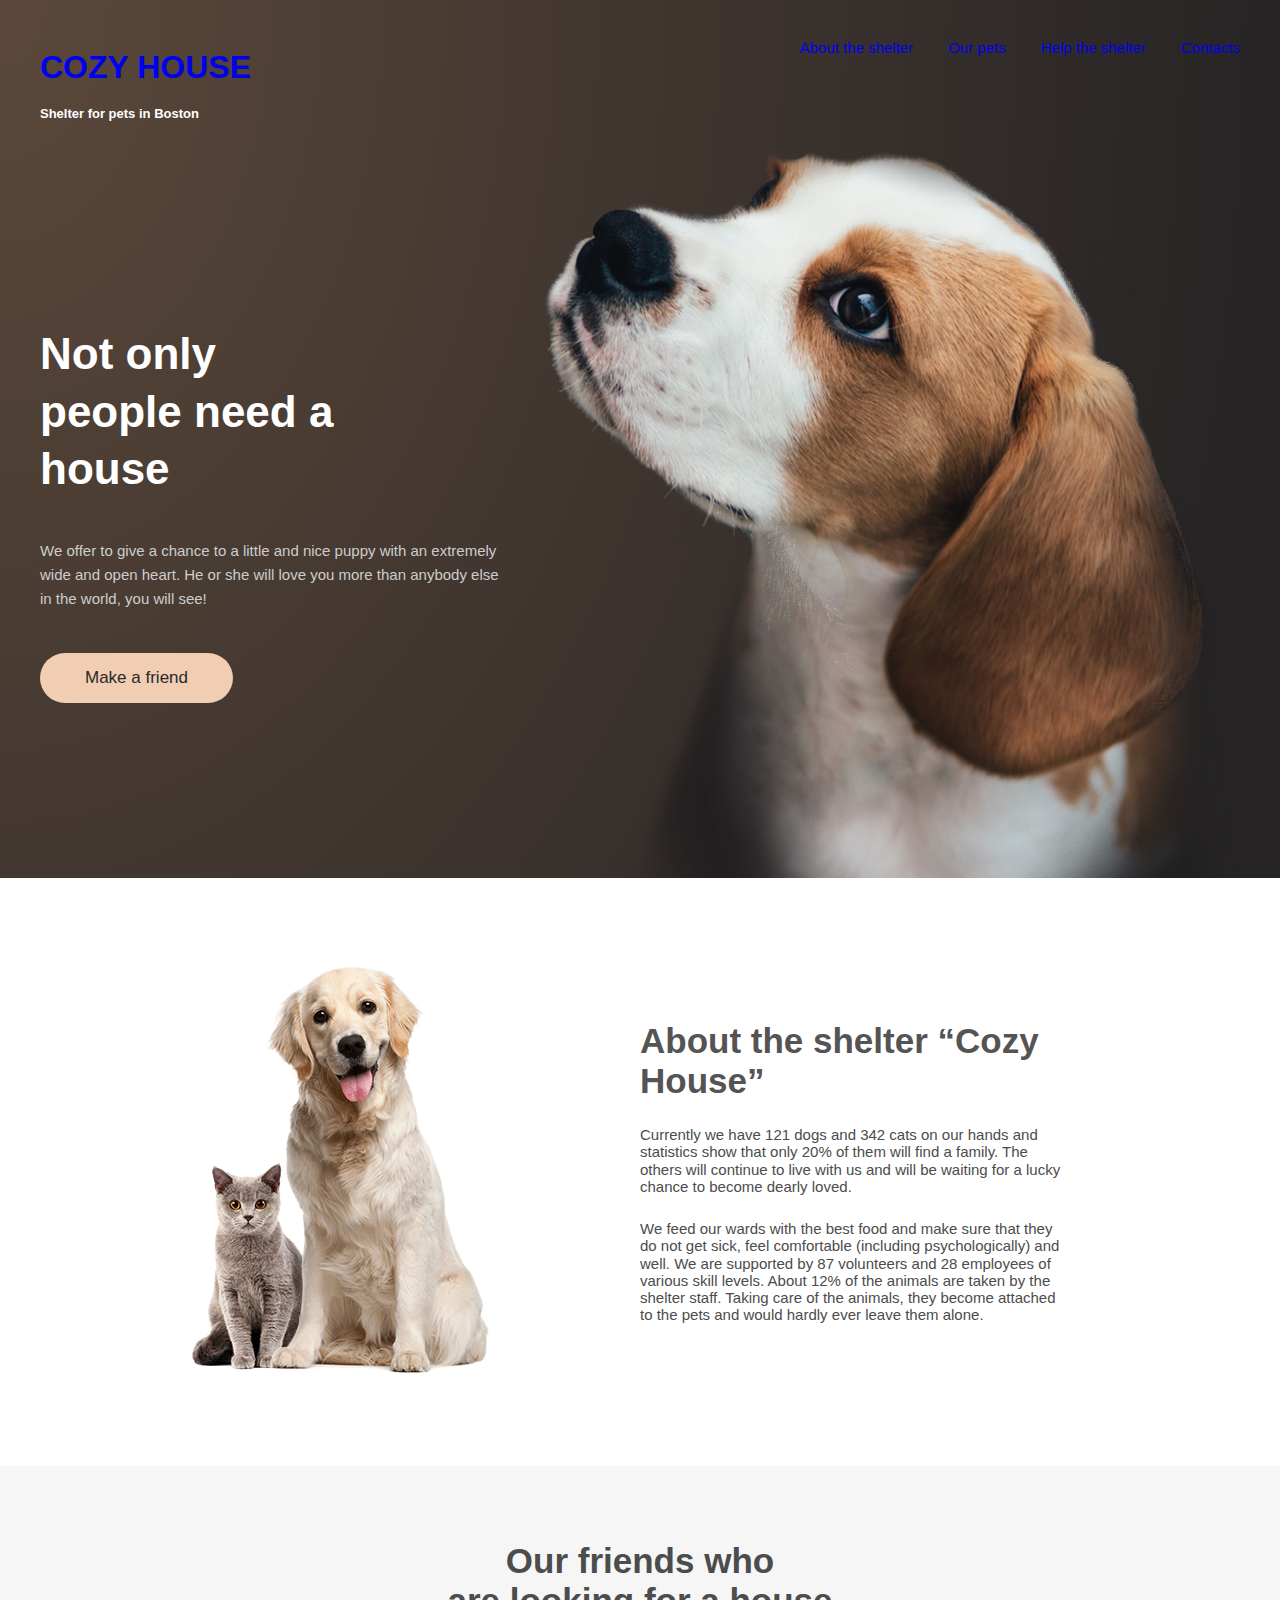
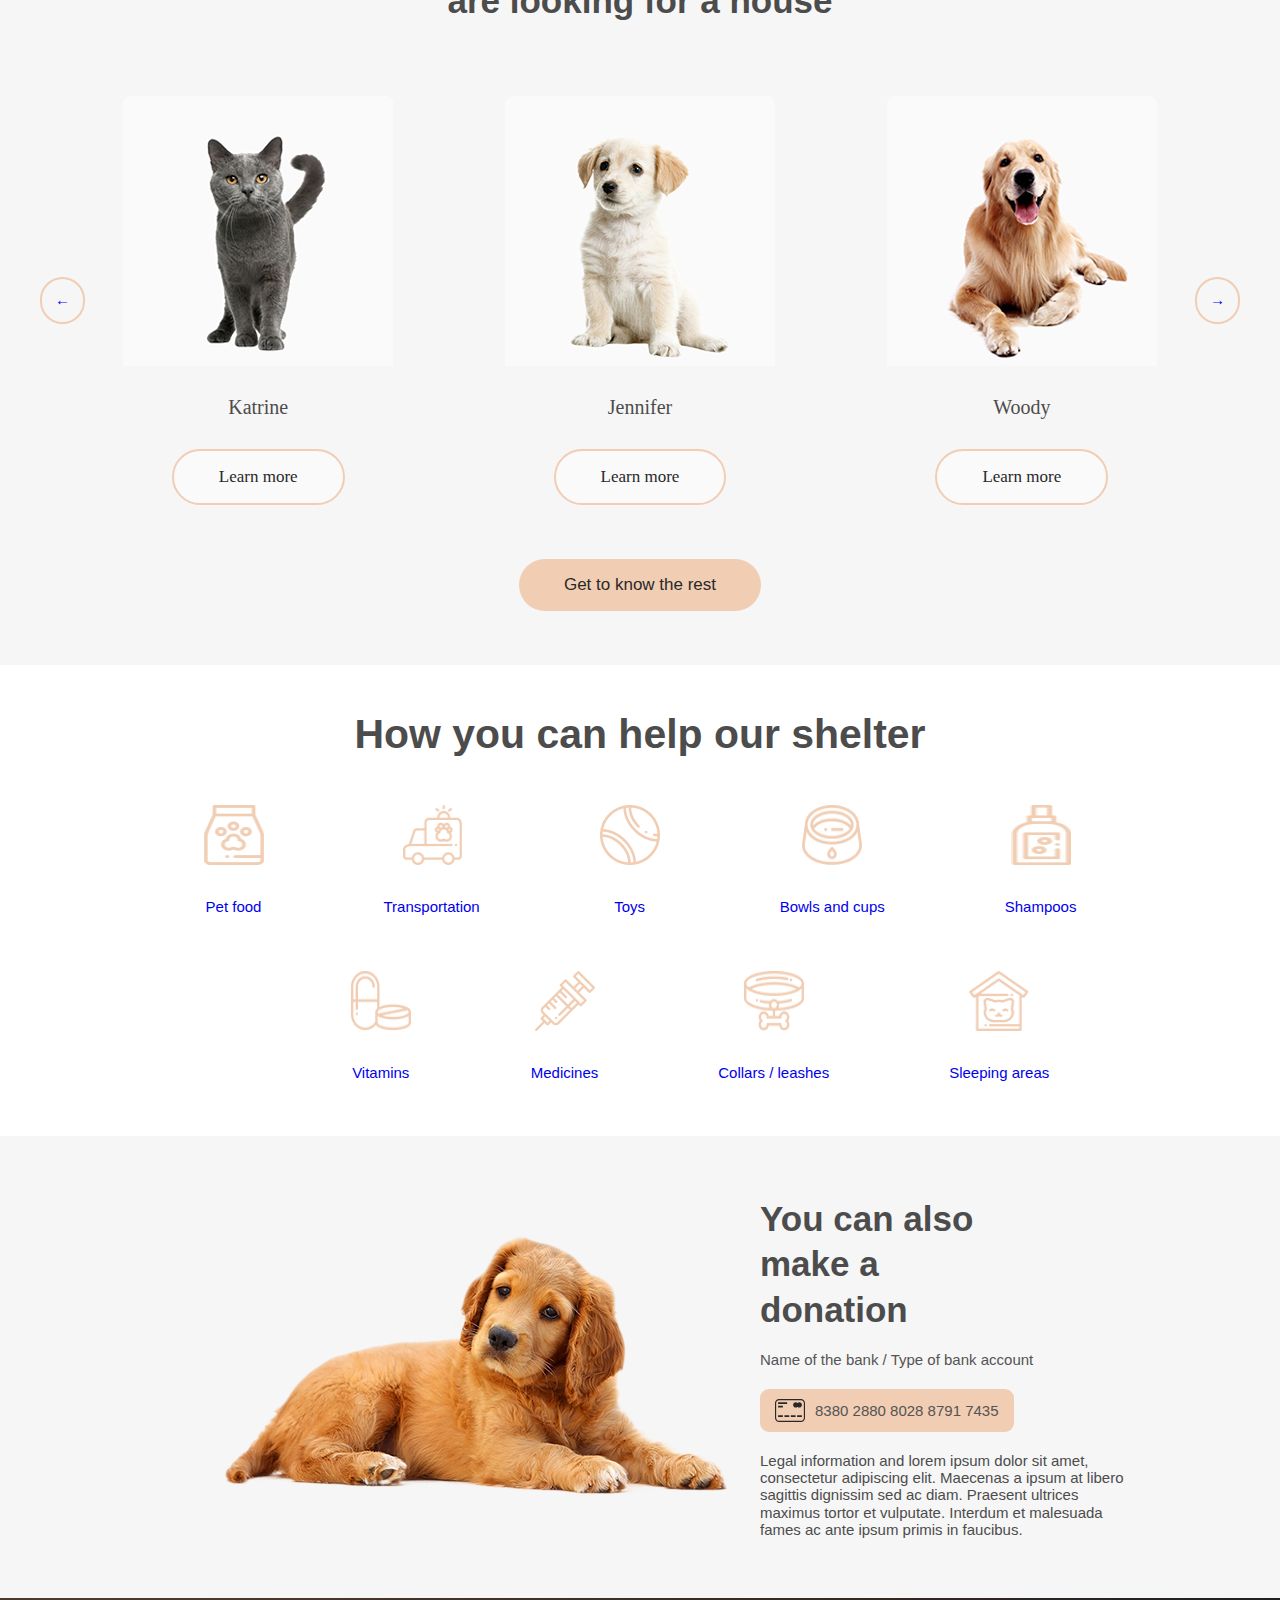
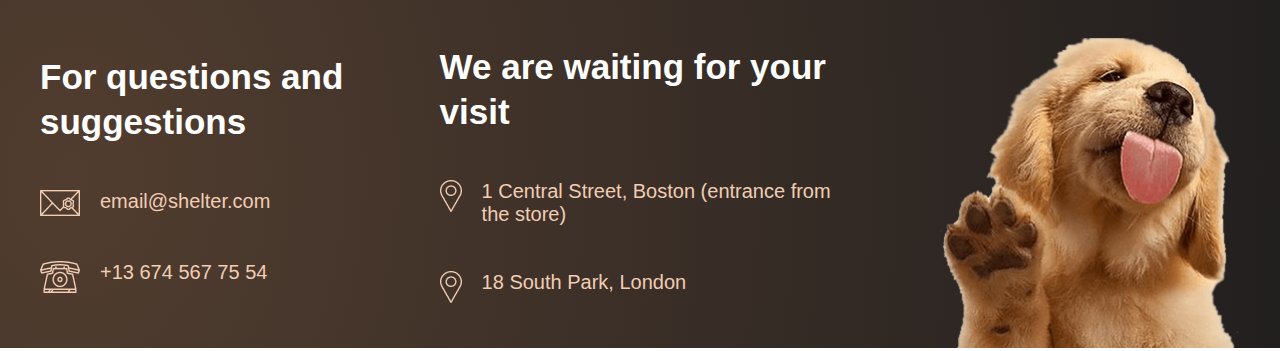
==== shelter/index.html @ 1ba9f11c "init: add a project" ====
<!DOCTYPE html>
<html lang="en">
<head>
    <meta charset="UTF-8">
    <meta http-equiv="X-UA-Compatible" content="IE=edge">
    <meta name="viewport" content="width=device-width, initial-scale=1.0">
    <title>Document</title>
    <link href="https://fonts.cdnfonts.com/css/georgia" rel="stylesheet">
    <link rel="stylesheet" href="https://maxcdn.bootstrapcdn.com/font-awesome/4.5.0/css/font-awesome.min.css">
    <link rel="stylesheet" href="style/normalize.css">
    <link rel="stylesheet" href="style/style.css">
</head>
<body>
<div class="container">
<!--HEADER CONTAINER START-->
    <div class="head-container">
    <div class="head-wrap">
    <!--NAVIGATION BAR-->
        <nav class="navigation">  
            <!--NAVIGATION LEFT-SIDE-->
            <div class="navigation-logo">
                <h1 class="title-primary">
                    <a href="#">COZY HOUSE</a>
                </h1>
                <h2 class="title-second">
                    Shelter for pets in Boston 
                </h2>
            </div>
            <!--MENU RIGHT-SIDE-->
            <label for="clicker" class="check">☰</label>
            <input type="checkbox" id="clicker">
            <ul class="menu-right">
                <li class="menu-item"><a href="#">About the shelter</a></li>
                <li class="menu-item"><a href="index2.html">Our pets</a></li>
                <li class="menu-item"><a href="#">Help the shelter</a></li>
                <li class="menu-item"><a href="#">Contacts</a></li>
            </ul>
        </nav>
    <!--HEADER -->
    <header class="head">
         <!--TITLE AND TEXT LEFT-SIDE-->
        <div class="head-left">
            <h2 class="head-left-title">
                Not only people need a house
            </h2>
            <p class="head-left-paragraph">
                We offer to give a chance to a little and nice puppy with an extremely wide and open heart. He or she will love you more than anybody else in the world, you will see!
            </p>
            <button class="head-btn">
                <a href="#">
                    Make a friend
                </a>
            </button>
            
        </div>
         <!--PHOTO DOG RIGHT -->
        <div class="head-right">
            <div class="head-right-dog">
                <img class="head-right-dog-img" src="img/puppy.png" alt="">
            </div>
        </div>
    </header>
    </div>
    </div>
<!--HEADER CONTAINER END-->
<!--BODY WRAPPER INFO START-->
<div class="about-wrapper-content">
    <div class="wrapper-content">
        <div class="wrapper-content-left">
            <div class="wrapper-img">
                <img src="img/about-pets.png" alt="about-pets" class="wrapper-img-about">
            </div>
        </div>
        <div class="wrapper-content-right">
            <div class="wrapper-content-info">
                <h3 class="wrapper-content-info-title">
                    About the shelter “Cozy House”
                </h3>
                <p class="wrapper-content-info-paragraph">
                    Currently we have 121 dogs and 342 cats on our hands and statistics show that only 20% of them will find a family. The others will continue to live with us and will be waiting for a lucky chance to become dearly loved.
                </p>
                <p class="wrapper-content-info-paragraph-two">
                    We feed our wards with the best food and make sure that they do not get sick, feel comfortable (including psychologically) and well. We are supported by 87 volunteers and 28 employees of various skill levels. About 12% of the animals are taken by the shelter staff. Taking care of the animals, they become attached to the pets and would hardly ever leave them alone.
                </p>
            </div>
            
        </div>
    </div>

</div>
<!--BODY WRAPPER INFO END-->
<!--START PART TWO BODY WRAPPER LOOK FRIENDS-->
<div id="part-two-wrapper-container" class="part-two-wrapper-container">
<!-- MODAL -->
<div class="modal" id="modal">
    
    <div class="modal-bg">

<!---------------------------------------- MODAL - ITEM------------------------------------------------------ -->
        <div class="modal-item">
            <a href="#part-two-wrapper-container">x</a>
<!---------------------------------------- MODAL - LEFT------------------------------------------------------ -->
            <div class="modal-left">
                <div class="modal-img">
                    <img src="IMG/cat-item.png" alt="">
                </div>
            </div>

<!---------------------------------------- MODAL - RIGHT------------------------------------------------------ -->
            <div class="modal-right">
                <h2>Katrine</h2>
                <h3>Cat - British Shorthair</h3>
                <p>Katrine is a beautiful girl. She is as soft as the finest velvet with a thick lush fur. Will love you until the last breath she takes as long as you are the one. She is picky about her affection. She loves cuddles and to stretch into your hands for a deeper relaxations.</p>
                <ul class="modal-right-ul">
                    <li class="modal-right-li"><b>Inoculations: </b><span>none</span></li>
                    <li class="modal-right-li"><b>Age: </b><span>2 months</span></li>
                    <li class="modal-right-li"><b>Diseases: </b><span>none</span></li>
                    <li class="modal-right-li"><b>Parasites: </b><span> none</span></li>
                </ul>
            </div>

        </div>
    </div>
</div>
<!-- MODAL - END  -->

<!-- MODAL - TWO  -->
<div class="modal-two" id="modal-two">
    
    <div class="modal-bg">

<!---------------------------------------- MODAL -TWO ITEM------------------------------------------------------ -->
        <div class="modal-item">
            <a href="#part-two-wrapper-container">x</a>
<!---------------------------------------- MODAL - TWO LEFT------------------------------------------------------ -->
            <div class="modal-left">
                <div class="modal-img">
                    <img src="img/puppy-item.png" alt="">
                </div>
            </div>

<!---------------------------------------- MODAL - TWO RIGHT------------------------------------------------------ -->
            <div class="modal-right">
                <h2>Jennifer</h2>
                <h3>Dog - Labrador</h3>
                <p>Jennifer is a sweet 2 months old Labrador that is patiently waiting to find a new forever home. This girl really enjoys being able to go outside to run and play, but won't hesitate to play up a storm in the house if she has all of her favorite toys.</p>
                <ul class="modal-right-ul">
                    <li class="modal-rihgt-li"><b>Age: </b><span>2 months</span></li>
                    <li class="modal-rihgt-li"><b>Inoculations: </b><span>none</span></li>
                    <li class="modal-rihgt-li"><b>Diseases: </b><span>none</span></li>
                    <li class="modal-rihgt-li"><b>Parasites: </b><span> none</span></li>
                </ul>
            </div>

        </div>
    </div>
</div>
<!-- MODAL - TWO  END-->

<!-- MODAL - THREE  -->
<div class="modal-three" id="modal-three">
    
    <div class="modal-bg">

<!---------------------------------------- MODAL -THREE ITEM------------------------------------------------------ -->
        <div class="modal-item">
            <a href="#part-two-wrapper-container">x</a>
<!---------------------------------------- MODAL - THREE LEFT------------------------------------------------------ -->
            <div class="modal-left">
                <div class="modal-img">
                    <img src="img/dog-item.png" alt="">
                </div>
            </div>

<!---------------------------------------- MODAL - THREE RIGHT------------------------------------------------------ -->
            <div class="modal-right">
                <h2>Woody</h2>
                <h3>Dog - Golden Retriever</h3>
                <p>Woody is a handsome 3 1/2 year old boy. Woody does know basic commands and is a smart pup. Since he is on the stronger side, he will learn a lot from your training. Woody will be happier when he finds a new family that can spend a lot of time with him.</p>
                <ul class="modal-right-ul">
                    <li class="modal-rihgt-li"><b>Age: </b><span>2 months</span></li>
                    <li class="modal-rihgt-li"><b>Inoculations: </b><span>none</span></li>
                    <li class="modal-rihgt-li"><b>Diseases: </b><span>none</span></li>
                    <li class="modal-rihgt-li"><b>Parasites: </b><span> none</span></li>
                </ul>
            </div>

        </div>
    </div>
</div>
<!-- MODAL - THREE  END-->









    <div class="part-two-wrapper">
        <div class="part-two-wrapper-top">
            <h3 class="part-two-wrapper-top-title">
                Our friends who<br/> are looking for a house
            </h3>
        </div>
<!--  CENTER START -->
        <div class="part-two-wrapper-center">
            <div class="part-two-wrapper-center-arrow-left">
                <button class="part-two-wrapper-center-arrow-left-btn">
                    <a href="#">←</a>
                </button>
            </div>
<!-- ITEMS START-->
            <div class="part-two-wrapper-center-item-block">
                <!-- ITEMS CARD START -->
                <!-- ITEMS CARD ONE -->
                <div class="item-card item-card-one">
                    <img src="img/cat-item.png" alt="">
                    <p>Katrine</p>
                    <button><a href="#modal">Learn more</a></button>
                </div>
                <!-- ITEMS CARD TWO -->
                <div class="item-card item-card-two">
                    <img src="img/puppy-item.png" alt="">
                    <p>Jennifer</p>
                    <button><a href="#modal-two">Learn more</a></button>
                </div>
                <!-- ITEMS CARD THREE -->
                <div class="item-card item-card-three">
                    <img src="img/dog-item.png" alt="">
                    <p>Woody</p>
                    <button><a href="#modal-three">Learn more</a></button>
                </div>
                <!-- ITEMS CARD END -->
            </div>
<!-- ITEMS END-->
            <div class="part-two-wrapper-center-arrow-right">
                <button class="part-two-wrapper-center-arrow-right-btn"><a href="#">→</a></button>
            </div>



        </div>

<!--  CENTER END -->
        <div class="part-two-wrapper-bottom">
            <div class="part-two-wrapper-bottom-button">
            <button><a href="#">Get to know the rest</a></button>
        </div>
        <!-- BTN on 320 px -->
        <div class="part-two-wrapper-center-arrow">
            <div class="part-two-wrapper-center-arrow-left-clone">
                <button class="part-two-wrapper-center-arrow-left-clone-btn">
                    <a href="#">←</a>
                </button>
            </div>
            <div class="part-two-wrapper-center-arrow-right-clone">
                <button class="part-two-wrapper-center-arrow-right-clone-btn"><a href="#">→</a></button>
            </div>
        </div>
<!-- BTN on 320 px  end-->           
        </div>
    </div>
</div>
<!--END PART TWO BODY WRAPPER LOOK FRIENDS-->
<!--START HELP SHELTER CONTAINER-->
<div class="help-shelter-container">
<!--help-shelter-wrapper-->
    <div class="help-shelter-wrapper">
<!--help-shelter-top start-->
        <div class="help-shelter-top">
        <div class="help-shelter-title">
            <h3>How you can help
                our shelter</h3>
        </div>
    </div>                  
<!--help-shelter-top end-->
<!--help-shelter-bottom start-->
        <div class="help-shelter-bottom">
            <div class="help-shelter-item">
                <ul class="shelter-item-icon">
                    <li class="shelter-item-li"><img src="img/1.png" alt=""><a href="#">Pet food</a></li>
                    <li class="shelter-item-li"><img src="img/2.png" alt=""><a href="#">Transportation   </a></li>
                    <li class="shelter-item-li"><img src="img/3.png" alt=""><a href="#">Toys</a></li>
                    <li class="shelter-item-li"><img src="img/4.png" alt=""><a href="#">Bowls and cups</a></li>
                    <li class="shelter-item-li"><img src="img/5.png" alt=""><a href="#">Shampoos </a></li>
                    <li class="shelter-item-li"><img src="img/6.png" alt=""><a href="#">Vitamins</a></li>
                    <li class="shelter-item-li"><img src="img/7.png" alt=""><a href="#">Medicines</a></li>
                    <li class="shelter-item-li"><img src="img/8.png" alt=""><a href="#">Collars / leashes</a></li>
                    <li class="shelter-item-li"><img src="img/9.png" alt=""><a href="#">Sleeping areas</a></li>
                </ul>
            </div>
        </div>
<!--help-shelter-bottom end-->
    </div>
</div>
<!--END HELP SHELTER CONTAINER-->
<!--START MAKE DONATION-->
<div class="make-donation-wrapper-content">
    <div class="make-donation-wrapper">
        <div class="make-donation-left">
            <div class="make-donation-img">
                <img src="img/donation-dog.png" alt="make donation">
            </div>
        </div>
        <div class="make-donation-right">
            <div class="make-donation-right-content">
            <h3 class="make-donation-title">
                You can also make a donation
            </h3>
            <p class="make-donation-paragraph">
                Name of the bank / Type of bank account
            </p>
            <button class="make-donation-button"><img src="img/credit-card.svg" alt=""><span>8380 2880 8028 8791 7435</span></button>
            <p class="make-donation-paragraph-two">
                Legal information and lorem ipsum dolor sit amet, consectetur adipiscing elit. Maecenas a ipsum at libero sagittis dignissim sed ac diam. Praesent ultrices maximus tortor et vulputate. Interdum et malesuada fames ac ante ipsum primis in faucibus.
            </p>
        </div>
        </div>

    </div>
</div>
<!--END MAKE DONATION-->
<footer class="footer-content">
    <div class="footer-wrapper">
        <div class="footer-part-one">
            <h3 class="footer-part-one-title">
                For questions and suggestions
            </h3>

            <ul class="footer-one-ul">
                <li class="footer-part-one-li">
                    <img src="img/mail.png" alt="e-mail">
                    <span>email@shelter.com</span>
                </li>
                <li class="footer-part-one-li">
                    <img src="img/phone.png" alt="e-mail">
                    <span>+13 674 567 75 54</span>
                </li>
            </ul>
        </div>

        <div class="footer-part-two">
            <h3 class="footer-part-two-title">
                We are waiting for your visit
            </h3>
            
            <ul>
                <li class="footer-part-two-li">
                    <img src="img/pin.png" alt="e-mail">
                    <span>1 Central Street, Boston (entrance from the store)</span>
                </li>
                <li class="footer-part-two-li">
                    <img src="img/pin.png" alt="e-mail">
                    <span>18 South Park, London </span>
                </li>
            </ul>
        </div>
        <div class="footer-part-three">
            <div class="footer-part-three-img">
                <img src="img/footer-puppy.png" alt="">
            </div>
        </div>
    </div>
</footer>

</div>
    <script src="js/script.js"></script>
</body>
</html>
---- shelter/style/style.css ----
*{
    margin: 0;
    padding: 0;
}
a{
    text-decoration: none;
}
html{
}
body{
    font-family: 'Georgia', Arial;
    font-size: 15px;
    color: #4C4C4C;
    width: 100%;
    box-sizing: border-box;
}
/*-------------------------------------------------------------------------------MAIN CONTAINER-------------------------------------------------------------------------------*/
.container{
    width: 100%;
    background: url("../img/noise_transparent@2x.png");
    
}
/*-------------------------------------------------------------------------------HEAD CONTAINER-------------------------------------------------------------------------------*/
.head-container{
    margin: 0 auto;
    width: 1280px;
    background: url(noise_lines_transparent@2X.png), radial-gradient(100% 215.42% at 0% 0%, #5B483A 0%, #262425 100%) /* warning: gradient uses a rotation that is not supported by CSS and may not behave as expected */, #211F20;
}
.head-container-two{
    background: #fff;
    margin: 0 auto;
    width: 1280px;
}
.head-wrap{
    margin: 0 auto;
    width: 1200px;
    display: flex;
    flex-direction: column;
    height: 878px;
}
.head-wrap-two{
    margin: 0 auto;
    width: 1200px;
    display: flex;
    flex-direction: column;
}
/*-------------------------------------------------------------------------------NAVIGATION BAR-------------------------------------------------------------------------------*/
.navigation{
    display: flex;
    flex-direction: row;
    justify-content: space-between;
    height: 156px;
    align-items: center;
}
.navigation-two{
    display: flex;
    flex-direction: row;
    justify-content: space-between;
    height: 156px;
    align-items: center;
}
.title-primary{
    color: #F1CDB3;
    font-size: 32px;
    line-height: 35.2px;
}
.title-second{
    color: #FFFFFF;
    font-size: 13px;
    line-height: 14.95px;
}
/*-------------------------------------------------------------------------------MENU RIGHT-SIDE-------------------------------------------------------------------------------*/
#clicker,label{
    visibility: hidden;
}
.menu-right{
    display: flex;
    justify-content: space-between;
}
.menu-item{
    list-style: none;
    color: #CDCDCD;
    line-height: 24px;
    font-size: 15px;
    margin-right: 35px;
    margin-bottom: 55px;
} 
.menu-item:last-child{
    margin-right: 0;
}
.menu-item a:hover{
    border-bottom: .3rem solid #F1CDB3;
    cursor: pointer;
}

.menu-item-two{
    list-style: none;
    color: #545454;
    line-height: 24px;
    font-size: 15px;
    margin-right: 35px;
    margin-bottom: 55px;
} 
.menu-item-two:last-child{
    margin-right: 0;
}
.menu-item-two a:hover{
    border-bottom: .3rem solid #F1CDB3;
    cursor: pointer;
}
/*END MENU RIGHT-SIDE*/

/*HEADER*/
.head{
    display: flex;
    flex-direction: row;
    height: 728px;
}
/*-------------------------------------------------------------------------------HEADER LEFT SIDE-------------------------------------------------------------------------------*/
.head-left{
    display: flex;
    flex-direction: column;
    align-items: flex-start;
    justify-content: center;

}
.head-left-title{
    font-size: 44px;
    color: #fff;
    line-height: 57.2px;
    width: 310px;
    padding-bottom: 42px;
}
.head-left-paragraph{
    color: #CDCDCD;
    line-height: 24px;
    font-family: Arial;
    width: 460px;
    padding-bottom: 42px;
}
.head-btn{
    padding: 15px 45px;
    border-radius: 100px;
    background: #F1CDB3;
    border: none;
}
.head-btn a{
    color: #292929;
    font-size: 17px;
    text-decoration: none;
}
/*-------------------------------------------------------------------------------HEADER RIGHT SIDE---------------------------------------------------------------*/
.head-right{
    display: flex;
    flex-direction: row;
    justify-content: flex-end;
    width: 100%;
}

.head-right-dog-img{
    display: flex;
    width: 698px;
    height: 728px;

}
/*-------------------------------------------------------------------------------END HEADER-------------------------------------------------------------------------------*/

/*-------------------------------------------------------------------------------START BODY WRAPPER CONTENT-------------------------------------------------------------------------------*/
.about-wrapper-content{
    margin: 0 auto;
    width: 1280px;
    background-color: #fff;
    display: flex;
    height: 588px;
}
.wrapper-content{
    margin: 0 auto;
    width: 1200px;
    display: flex;
    flex-direction: row;
}
.wrapper-content-left{
    display: flex;
    align-items: center;
    width: 50%;
    justify-content: center;
    height: 588px;
}
.wrapper-content-right{
    width: 50%;
    display: flex;
}
.wrapper-content-info{
    display: flex;
    flex-direction: column;
    justify-content: center;
    width: 430px;
}
.wrapper-content-info-title{
    font-size: 35px;
    color: #545454;
    margin-bottom: 25px;
}
.wrapper-content-info-paragraph{
    margin-bottom: 25px;
}

/*--------------------------------------------------------------------------START PART TWO BODY WRAPPER LOOK FRIENDS--------------------------------------------------------------------------*/
.part-two-wrapper-container{
    position: relative;
    margin: 0 auto;
    width: 1280px;
    background-color: #F6F6F6;
}
/* ---------------------------------------------------------------------------------------------MODAL START------------------------------------------------------------------------------------*/



.modal{
    width: 100%;
    height: 100%;

}
.modal-bg{
    width: 100%;
    background: rgba(41, 41, 41, 0.6);
    display: flex;
    justify-content: center;
    height: 100%;
    align-items: center;

}
.modal-item{
    position: relative;
    background: #fff;
    width: 70%;
    display: flex;
    flex-direction: row;
    align-items: center;
    border-radius: 20px;
    height: 500px;
}
.modal-item a{
    position: absolute;
    top: -10%;
    right: -5rem;
    padding: 15px 20px;
    border: 1px solid #F1CDB3;
    border-radius: 50px;
    text-decoration: none;
    font-size: 16px;;
    color: #292929;
    text-align: center;
}
.modal-left{
    width: 50%;
    height: 100%;
    display: flex;
    align-items: center;
    justify-content: center;
}
.modal-img{
    width: 100%;
    height: 100%;
    display: flex;
    align-items: center;
    justify-content: center;

}
.modal-img img{
    width: 100%;
    height: 100%;
}
.modal-right{
    width: 50%;
    display: flex;
    flex-direction: column;
    justify-content: space-evenly;
    height: 400px;
    font-family: Georgia;
}
.modal-right h2{
    font-size: 35px;
    font-family: georgia;
    line-height: 45.5px;
}
.modal-right h3{
    font-size: 20px;
    line-height: 23px;
}
.modal-right p{
    width: 80%;
}
.modal-right li{
    list-style: none;
}
#modal{
    
    position: absolute;
    top: 0;
    visibility: hidden;
}

#modal:target{
    visibility: visible;
}

#modal-two{
    position: absolute;
    top: 0;
    visibility: hidden;
    height: 100%;
}

#modal-two:target{
    visibility: visible;
}

#modal-three{
    position: absolute;
    top: 0;
    visibility: hidden;
    height: 100%;
}

#modal-three:target{
    visibility: visible;
}




/* ---------------------------------------------------------------------------------------------MODAL END------------------------------------------------------------------------------------*/




.part-two-wrapper{
    margin: 0 auto;
    width: 1200px;
    height: auto;
}
/*---------------------------------------------------------------------------------PART TWO WRAPPER TOP----------------------------------------------------------------------------*/
.part-two-wrapper-top{
    width: 100%;
    height: 230px;
    display: flex;
    flex-direction: column;
    justify-content: center;
    align-items: center;

}
.part-two-wrapper-top-title{
    font-size: 35px;
    width: 400px;
    text-align: center;
}
/*---------------------------------------------------------------------------------PART TWO WRAPPER CENTER----------------------------------------------------------------------------*/
.part-two-wrapper-center{
    display: flex;
    width: 100%;
    font-family: font-awesome;
    
}
.part-two-wrapper-center-item-block{
    display: flex;
    flex-direction: row;
    width: 100%;
    justify-content: space-between;
}
.item-card{
    display: flex;
    flex-direction: column;
    align-items: center;
    border-color: #FAFAFA;
    width: 30%;
}



.item-card>p{
    margin-bottom: 30px;
    font-size: 20px;
}
.item-card>img{
    margin-bottom: 30px;
}

.item-card>button{
    padding: 15px 45px;
    border: 2px solid #F1CDB3;
    border-radius: 100px;
    line-height: 22.1px;
    background-color: #FAFAFA;
}
.item-card a{
    color: #292929;
    text-decoration: none;
    font-size: 17px;
}
.item-card button:hover{
    background: #FDDCC4;
    cursor: pointer;
}

.part-two-wrapper-center-arrow-left{
    width: 5%;
    align-items: center;
    display: flex;
    justify-content: flex-start;
    
}
.part-two-wrapper-center-arrow-left-btn{
    border-radius: 100px;
    padding: 13px;
    border: 2px solid #F1CDB3;
    background: #f6f6f6;
    font-weight: bold;
}
.part-two-wrapper-center-arrow{
    display: none;
}
.part-two-wrapper-center-arrow-left-btn a{
    text-decoration: none;
}
.part-two-wrapper-center-arrow-left button:hover{
    background: #FDDCC4;
    cursor: pointer;
}
.part-two-wrapper-center-arrow-right{
    width: 5%;
    align-items: center;
    display: flex;
    justify-content: flex-end;
}
.part-two-wrapper-center-arrow-right-btn{
    border-radius: 100px;
    padding: 13px;
    border: 2px solid #F1CDB3;
    background: #f6f6f6;
    font-weight: bold;
}
.part-two-wrapper-center-arrow-right-btn a{
    text-decoration: none;
}
.part-two-wrapper-center-arrow-right button:hover{
    background: #FDDCC4;
    cursor: pointer;
}
/*---------------------------------------------------------------------------------PART TWO WRAPPER BOTTOM----------------------------------------------------------------------------*/

.part-two-wrapper-bottom{
    display: flex;
    width: 100%;
    height: 160px;
    flex-direction: column;
    justify-content: center;
    align-items: center;
}
.part-two-wrapper-bottom-button{
    display: flex;
}
.part-two-wrapper-bottom-button>button{
    background-color: #F1CDB3;
    padding: 15px 45px;
    border: none;
    border-radius: 100px;
}
.part-two-wrapper-bottom-button>button>a{
    color: #292929;
    font-size: 17px;
    text-decoration: none;
    line-height: 22.1px;
}

.help-shelter-container{
    margin: 0 auto;
    width: 1280px;
    background-color: #FFFFFF
}
.help-shelter-wrapper{
    margin: 0 auto;
    width: 1200px;
    height: auto
}
.help-shelter-top{
    display: flex;
    flex-direction: row;
    justify-content: center;
    width: 100%;
    height: 140px;
}
.help-shelter-title{
    display: flex;
    align-items: center;
    font-size: 35px;
    line-height: 45.5px;
}

.help-shelter-bottom{
    display: flex;
    width: 100%;
    justify-content: center;
    flex-wrap: wrap;
}
.help-shelter-item{
    width: 1026px;
    display: flex;
}
.shelter-item-icon{
    display: flex;
    justify-content: center;
    width: 100%;
    flex-wrap: wrap;
}
.help-shelter-item ul{
    display: flex;
    
}
.help-shelter-item li{
   flex-direction: column;
   list-style: none;
   text-align: center;
   margin: 0 0 55px 120px;
}
.help-shelter-item li:first-child{
    margin-left: 0rem;
}
.help-shelter-item li a{
    display: block;
    text-decoration: none;
}
.help-shelter-item li>img{
    width: 60px;
    height: 60px;
    padding-bottom: 30px;
}
.make-donation-wrapper-content{
    margin: 0 auto;
    width: 1280px;
    background-color: #f6f6f6;
    display: flex;
}
.make-donation-wrapper{
    margin: 0 auto;
    width: 1200px;
    display: flex;
    flex-direction: row;
    height: 462px;
}
.make-donation-left{
    width: 60%;
    display: flex;
    flex-direction: row;
    justify-content: flex-end;
    align-items: center;
}
.make-donation-img{
    margin-right: 30px;
    
}

.make-donation-right{
    width: 40%;
    align-items: flex-start;
    display: flex;
    flex-direction: column;
    align-content: space-around;
    justify-content: center;
}
.make-donation-title{
    font-size: 35px;
    width: 270px;
    line-height: 45.5px;
    margin-bottom: 20px;
}
.make-donation-paragraph{
    line-height: 16.5px;
    font-size: 15px;
    color: #545454;
    margin-bottom: 20px;
}
.make-donation-paragraph-two{
    width: 380px;
}
.make-donation-button{
    background: #F1CDB3;
    padding: 10px 15px;
    border-radius: 9px;
    border: none;
    color: #545454;
    text-align:center;
    margin-bottom: 20px;
    display: flex;
    flex-direction: row;
    align-content: space-around;
    align-items: center;
}
.make-donation-button>img{
    margin-right: 10px;
}
.make-donation-button>img span{
    color: #545454;
}

.footer-content{
    margin: 0 auto;
    width: 1280px;
    height: 350px;
    background-color: #fff;
    display: flex;
    background:url(noise_lines_transparent@2X.png), radial-gradient(110.67% 538.64% at 5.73% 50%, #513D2F 0%, #1A1A1C 100%), #211F20;
}
.footer-wrapper{
        margin: 0 auto;
        width: 1200px;
        display: flex;
        flex-direction: row;
}
.footer-part-one{
    display: flex;
    flex-direction: column;
    justify-content: center;
    width: 33.3%;
}
.footer-part-one-title{
    font-size: 35px;
    line-height: 45.5px;
    color: #FFFFFF;
}
.footer-one-ul{
    display: flex;
    flex-direction: column;
}
.footer-part-one-li{
    list-style: none;
    padding-top: 45px;
    color: #F1CDB3;
    font-size: 20px;
    line-height: 23px;
    display: flex;

}
.footer-part-one-li img{
    padding-right: 20px;
    width: 40px;
}


.footer-part-two{
    display: flex;
    flex-direction: column;
    justify-content: center;
    width: 33.3%;
}
.footer-part-two-title{
    font-size: 35px;
    line-height: 45.5px;
    color: #FFFFFF;
}
.footer-part-two-li{
    list-style: none;
    padding-top: 45px;
    color: #F1CDB3;
    font-size: 20px;
    line-height: 23px;
    display: flex;
}
.footer-part-two-li img{
    padding-right: 20px;
    width: 22px;
    height: 32px;
}
.footer-part-three{
    display: flex;
    width: 33.3%;
    flex-direction: row;
    justify-content: flex-end;
    align-items: flex-end;
}
.footer-part-three-img{
    margin-top: 30px;
    width: 300px;
    height: 310px;
}

/* PAGE 2 START*/
.box-item{
    display: flex;
    flex-direction: row;
    width: 100%;
    flex-wrap: wrap;
    justify-content: space-between;
    height: auto;
}
.item-card-box{
    width: 23%;
    padding-bottom: 30px;
}
.part-two-wrapper-buttons{
    height: 20vh;
    display: flex;
    justify-content: center;
    align-items: center
}
.btn-container{
    width: 340px;
    display: flex;
    justify-content: center;
}
.btn-container button{
    margin-left: 20px;
    padding: 15px;
    border-radius: 25px;
    border: 1px solid #CDCDCD;
    min-width: 50px;
    font-family: "Georgia, sans-serif";
    font-size: 20px;
    border: 1px solid #F1CDB3;
    
}
.chosen-one{background: #F1CDB3;}

.btn-container button a{
    text-decoration: none;
    color: #000;
    
}
.chosen{

}
/* PAGE 2 END*/
/* TABLET */
@media(max-width: 768px){
    .head-container{
        width: 768px;
    }
    .head-wrap{
        width: 708px;
        height: 1165px;
        overflow: hidden;
    }
    .navigation{
        height: 120px;
        margin-bottom: 50px;
    }
       .head-container-two{
        width: 768px;
    }
    .head-wrap-two{
        width: 708px;
        overflow: hidden;
    }
    .navigation-two{
        height: 120px;
        margin-bottom: 50px;
    }
    
    .head{
        flex-wrap: wrap;
        justify-content: center;
    }
    .head-left{
        width: 768px;
    }
    .head-btn{
        margin: 0 auto;
    }
    .head-right{
        height: 100%;
        align-items: flex-end;
        justify-content: flex-end;
    }
    .head-right-dog-img{
        width: 570px;
        height: 593px;
    }
    .menu-right{
        padding-top: 13%;
    }
    .about-wrapper-content{
        height: auto;
        width: 768px;
    }
    .about-wrapper-content{
        width: 768px;
    }
    .wrapper-content{
        flex-direction: column;
        width: 708px;
    }
    .wrapper-content-left{
        width: 100%;
        order: 1;
    }
    .wrapper-content-right{
        width: 100%;
        order: -1;
        justify-content: center;
        padding: 80px 0;
    }
    .item-card{
        width: 45%;
    }
    .item-card-three{
        visibility: hidden;
        width: 0;
    }
    .item-card img{
        width: 100%;
    }
    .shelter-item-li{
        width: 33%;
    }
    .help-shelter-item li{
        margin: 0px;
        margin-bottom: 5.5rem;
    }
    .part-two-wrapper-container{
        width: 768px;
    }
    .part-two-wrapper{
        width: 708px;
    }
    .part-two-wrapper-center-arrow{
        display: none;
    }
    .part-two-wrapper-center-item-block{
        justify-content: center;
    }
    
    .help-shelter-container{
        width: 768px;
    }
    .help-shelter-wrapper{
        width: 768px;
    }
    .make-donation-wrapper-content{
        width: 768px;
    }
    .make-donation-wrapper{
        width: 708px;
        flex-direction: column;
        align-items: center;
        height: 783px;
    }
    .make-donation-right-content{
        display: flex;
        flex-direction: column;
    }
    .make-donation-left{
        flex-direction: column;
        order: 2;
        height: 421px;
        display: flex;
        justify-content: center;
        margin: 0;
    }
    .make-donation-right{
        height: 450px;
    }
    .footer-content{
        width: 768px;
        height: 639px;
    }
    .footer-wrapper{
        width: 708px;
        flex-wrap: wrap;
    }
    .footer-part-one{
        width: 50%;
        height: 50%;
    }
    .footer-part-two{
        width: 50%;
        height: 50%;
    }
    .footer-part-three{
        width: 100%;
    }
    .footer-part-three-img{
        margin: 0 auto;
    }
}
/* MOBILE */
@media(max-width: 320px){
    .container{
        overflow-x:hidden;
    }
    .head-container{
        width: 320px;
    }
    .head-wrap{
        width: 300px;
        height: 823px;
        overflow: hidden;
    }
    .head-wrap-two{
        width: 300px;
        overflow: hidden;
    }
    .navigation{
        height: 120px;
        margin-bottom: 50px;
        position: relative;
    }
    .menu-right{
        display: none;
        background: #fff;
        align-items: center;
        justify-content: center;
        background: #292929;
        
    }
    .menu-right li{
        margin: 0;
        font-size: 32px;
        margin-top: 43px;
        color: #FAFAFA;
    }

    label{
        color: #fff;
        visibility: visible;
        z-index: 99;
        position: relative;
    }
    label:hover{
        transform: rotate(90deg);
    }
    label:active{
        transform: rotate(-90deg);
    }
    #clicker:checked ~ .menu-right{
        display: flex;
        flex-direction: column;
        padding: 0;
        position: absolute;
        top: 0;
        width: 100%;
        z-index: 0;
        height: 830px;
    }
   
    .head{
        flex-wrap: wrap;
        justify-content: center;
    }
    .head-left{
        width: 320px;
    }
    .head-btn{
        margin: 0 auto;
    }
    .head-right{
        height: auto;
        align-items: flex-end;
        justify-content: center;
    }
    .head-left-title{
        width: auto;
        font-size: 25px;
        line-height: 32.5px;
        text-align: center;
        letter-spacing: 6%;
    }
    .head-left-paragraph{
        width: auto;
        text-align: center;
    }
    .head-right-dog-img{
        width: 260px;
        height: 271px;
    }
    .menu-right{
        padding-top: 13%;
    }
    .about-wrapper-content{
        height: auto;
        width: 320px;
    }
    .about-wrapper-content{
        width: 320px;
    }
    .wrapper-content{
        flex-direction: column;
        width: 300px;
    }
    .wrapper-content-info-title{
        text-align: center;
    }
    .wrapper-content-info-paragraph{
        text-align: center;
    }
    .wrapper-content-info-paragraph-two{
        text-align: center;
    }
    .wrapper-content-left{
        width: 100%;
        order: 1;
    }
    .wrapper-content-right{
        width: 100%;
        order: -1;
        justify-content: center;
    }
    .item-card{
        width: 45%;
    }
    .item-card-three{
        visibility: hidden;
        width: 0;
    }
    .item-card img{
        width: 100%;
    }
    .shelter-item-li{
        width: 33%;
    }
    .help-shelter-item li{
        margin: 0px;
        margin-bottom: 5.5rem;
    }
    .part-two-wrapper-container{
        width: 320px;
    }
    .part-two-wrapper{
        width: 300px;
    }
    .part-two-wrapper-top{
        height: 108px;
    }
    .item-card-one{
        width: 100%;
    }
    .item-card-one button a{
        display: block;
        width: 120px;
    }
    .help-shelter-title{
        text-align: center;
        font-size: 25px;
    }
    .help-shelter-item li{
        margin-bottom: 15px;
    }
    .part-two-wrapper-top-title{
        text-align: center;
        font-size: 25px;

    }
    .make-donation-title{
        font-size: 25px;
        text-align: center;
    }
    .part-two-wrapper-top-title{
        width: 100%;
    }
    .part-two-wrapper-center-item-block{
        justify-content: center;
    }
    
    .help-shelter-container{
        width: 320px;
    }
    .help-shelter-wrapper{
        width: 300px;
    }
    .help-shelter-item{
        width: 300px;
    }
    .shelter-item-icon{
        display: flex;
        justify-content: flex-start;
    }
    .shelter-item-li{
        width: 50%;
    }
    .make-donation-wrapper-content{
        width: 320px;
    }
    .make-donation-wrapper{
        width: 300px;
        flex-direction: column;
        align-items: center;
        height: 542px;
    }
    .make-donation-right{
        width: auto;
    }
    .make-donation-right-content{
        display: flex;
        flex-direction: column;
    }
    .make-donation-left{
        flex-direction: column;
        order: 2;
        height: 421px;
        display: flex;
        justify-content: center;
        margin: 0;
    }
    .make-donation-img img{
        width: 260px;
        height: auto;
    }
    .item-card-two{
        display: none;
    }
    .part-two-wrapper-center{
        flex-direction: column;
    }
    /* dddddddddddddddddddddddddddddddddddddddddddddddd */

   
    .part-two-wrapper-center-arrow-right-clone{
        width: 5%;
        align-items: center;
        display: flex;
        justify-content: flex-end;
    }
    .part-two-wrapper-center-arrow-right-clone-btn{
        border-radius: 100px;
        padding: 13px;
        border: 2px solid #F1CDB3;
        background: #f6f6f6;
        font-weight: bold;
    }
    .part-two-wrapper-center-arrow-right-clone-btn a{
        text-decoration: none;
    }
    .part-two-wrapper-center-arrow-right-clone button:hover{
        background: #FDDCC4;
        cursor: pointer;
    }

    /* left clone */
    .part-two-wrapper-center-arrow-left-clone{
        width: 5%;
        align-items: center;
        display: flex;
        justify-content: flex-end;
    }
    .part-two-wrapper-center-arrow-left-clone-btn{
        border-radius: 100px;
        padding: 13px;
        border: 2px solid #F1CDB3;
        background: #f6f6f6;
        font-weight: bold;
    }
    .part-two-wrapper-center-arrow-left-clone-btn a{
        text-decoration: none;
    }
    .part-two-wrapper-center-arrow-left-clone button:hover{
        background: #FDDCC4;
        cursor: pointer;
    }
    /* dddddddddddddddddddddddddddddddddddddddddddd */
    .part-two-wrapper-center-arrow-left{
        display: none;
    }
    .part-two-wrapper-center-arrow-right{
        display: none;
    }
    .part-two-wrapper-center-arrow{
        justify-content: space-around;
        display: flex;
        width: 100%;
        order: 5;
    }
    .part-two-wrapper-bottom {
        height: 180px;
        display: flex;
        justify-content: space-around;
    }
    .make-donation-paragraph-two{
        width: auto;
    }
    .make-donation-right{
        height: 450px;
    }
    .footer-content{
        width: 320px;
        min-height: 809px;
    }
    .footer-wrapper{
        width: 300px;
        flex-wrap: wrap;
        display: flex;
        flex-direction: column;
        height: 809px;
    }
    .footer-part-one{
        width: 100%;
        height: auto;
    }
    .footer-part-two{
        width: 100%;
        height: auto;
    }
    .footer-part-three{
        width: 100%;
        height: auto;
    }
    .footer-part-three-img{
        margin: 0 auto;
        align-items: flex-end;
        display: flex;
        justify-content: center
    }
    .footer-part-three-img img{
        width: 260px;
        height: 269px;
    }
    .footer-part-one-title{
        font-size: 25px;
        text-align: center;
    }
    .footer-part-two-title{
        font-size: 25px;
        text-align: center;
    }
    .footer-part-one-li{
        text-align: center;
    }
}
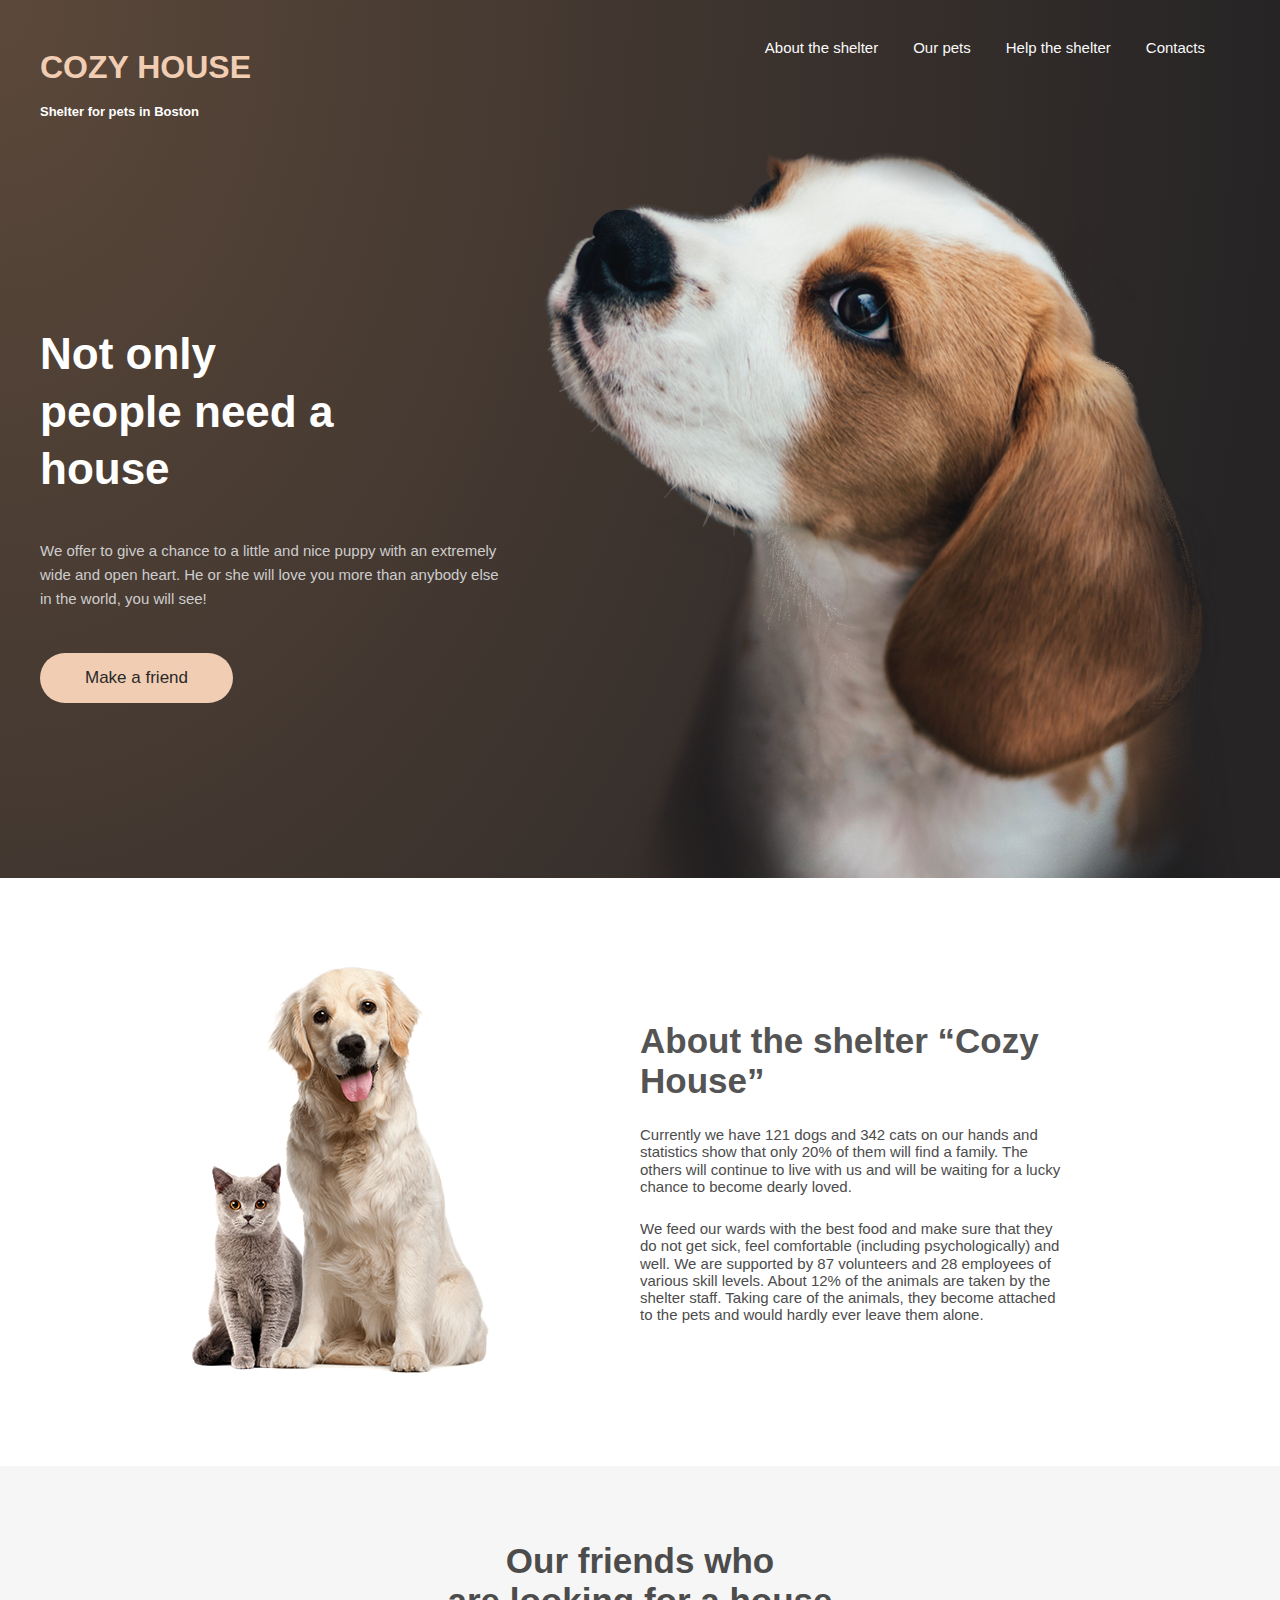
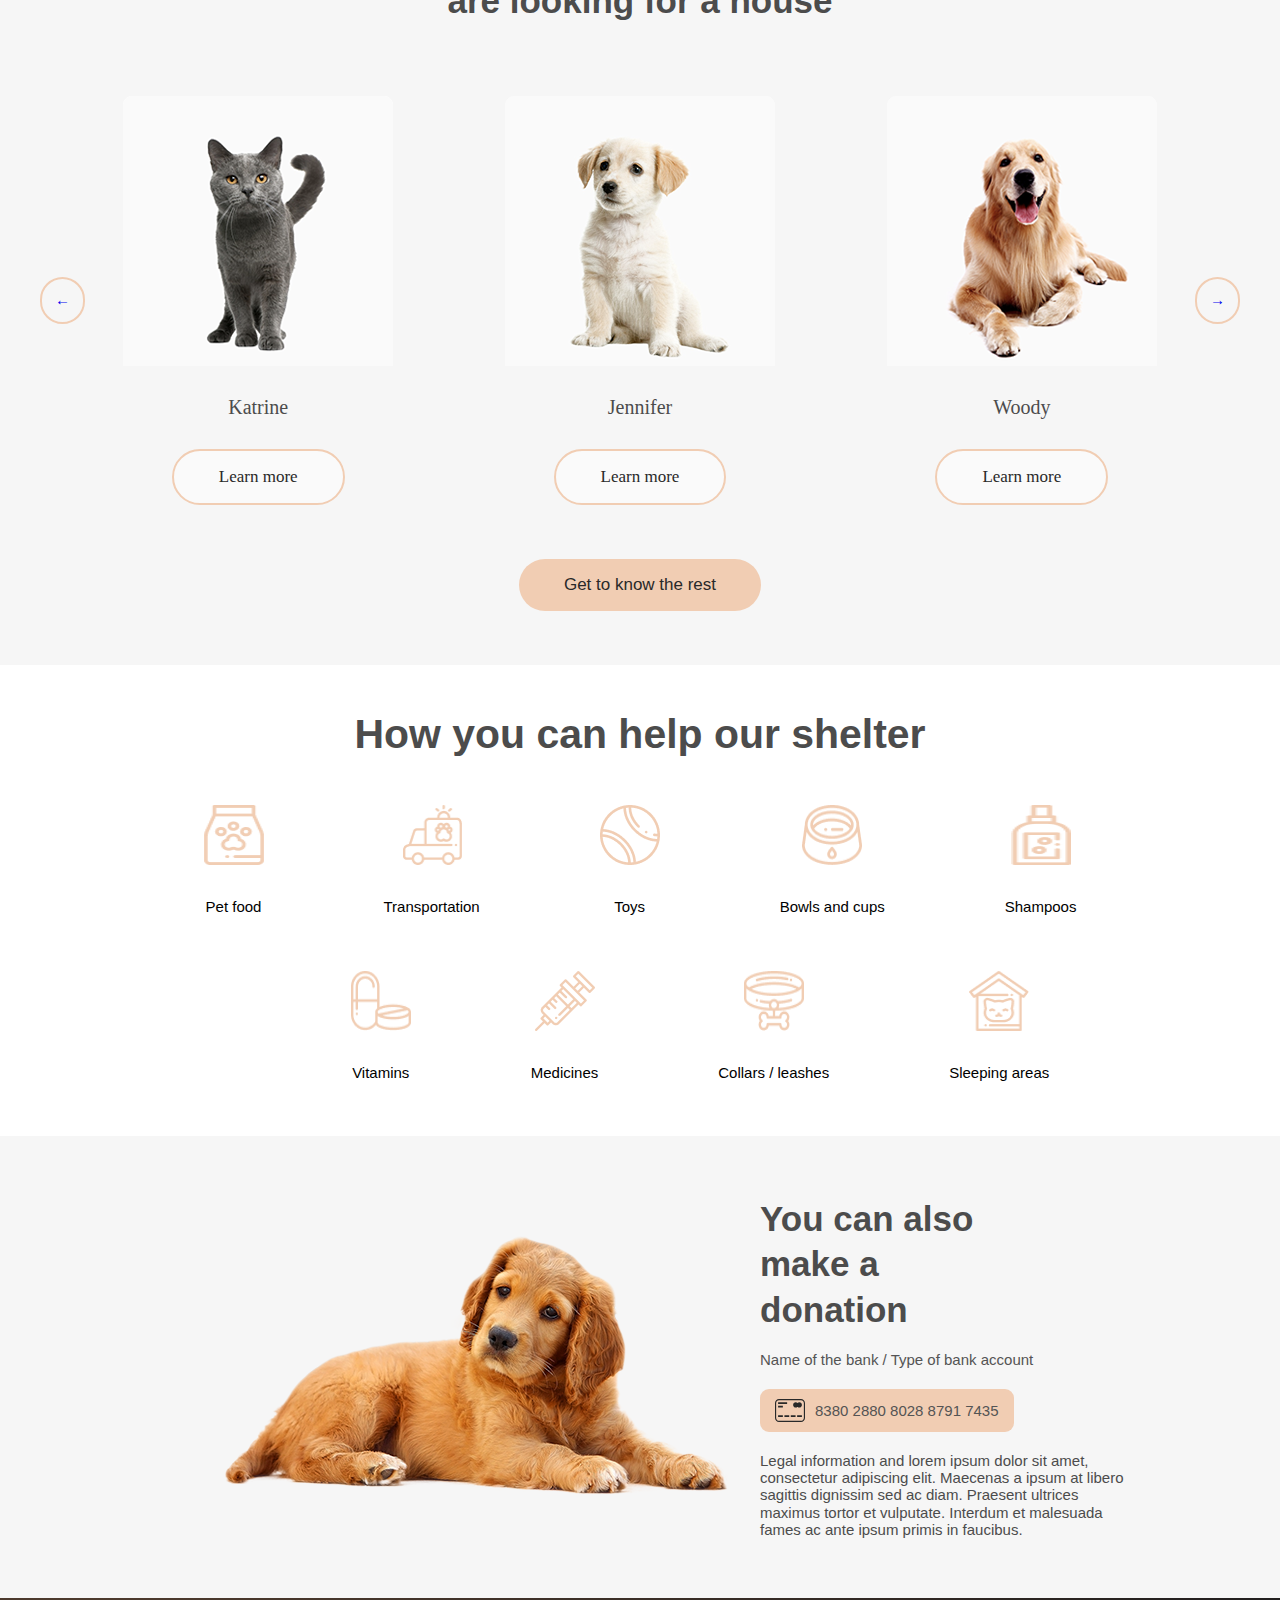
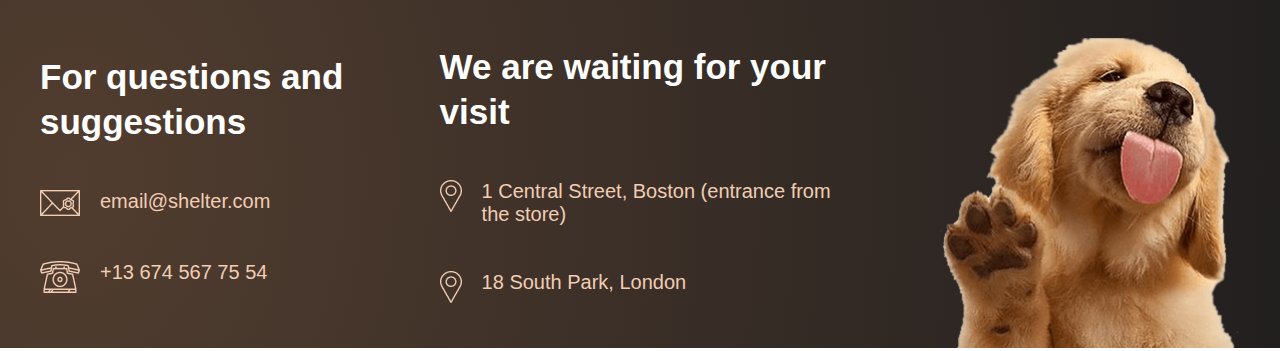
==== commit 4a9c5457: "fix: change a link style" ====
--- a/shelter/index.html
+++ b/shelter/index.html
@@ -5,6 +5,7 @@
     <meta http-equiv="X-UA-Compatible" content="IE=edge">
     <meta name="viewport" content="width=device-width, initial-scale=1.0">
     <title>Document</title>
+    <link rel="icon" type="image/x-icon" href="img/1.png">
     <link href="https://fonts.cdnfonts.com/css/georgia" rel="stylesheet">
     <link rel="stylesheet" href="https://maxcdn.bootstrapcdn.com/font-awesome/4.5.0/css/font-awesome.min.css">
     <link rel="stylesheet" href="style/normalize.css">
@@ -32,8 +33,8 @@
             <ul class="menu-right">
                 <li class="menu-item"><a href="#">About the shelter</a></li>
                 <li class="menu-item"><a href="index2.html">Our pets</a></li>
-                <li class="menu-item"><a href="#">Help the shelter</a></li>
-                <li class="menu-item"><a href="#">Contacts</a></li>
+                <li class="menu-item"><a href="index2.html">Help the shelter</a></li>
+                <li class="menu-item"><a href="index2.html">Contacts</a></li>
             </ul>
         </nav>
     <!--HEADER -->
@@ -246,7 +247,7 @@
 <!--  CENTER END -->
         <div class="part-two-wrapper-bottom">
             <div class="part-two-wrapper-bottom-button">
-            <button><a href="#">Get to know the rest</a></button>
+            <button><a href="index2.html">Get to know the rest</a></button>
         </div>
         <!-- BTN on 320 px -->
         <div class="part-two-wrapper-center-arrow">
@@ -280,15 +281,15 @@
         <div class="help-shelter-bottom">
             <div class="help-shelter-item">
                 <ul class="shelter-item-icon">
-                    <li class="shelter-item-li"><img src="img/1.png" alt=""><a href="#">Pet food</a></li>
-                    <li class="shelter-item-li"><img src="img/2.png" alt=""><a href="#">Transportation   </a></li>
-                    <li class="shelter-item-li"><img src="img/3.png" alt=""><a href="#">Toys</a></li>
-                    <li class="shelter-item-li"><img src="img/4.png" alt=""><a href="#">Bowls and cups</a></li>
-                    <li class="shelter-item-li"><img src="img/5.png" alt=""><a href="#">Shampoos </a></li>
-                    <li class="shelter-item-li"><img src="img/6.png" alt=""><a href="#">Vitamins</a></li>
-                    <li class="shelter-item-li"><img src="img/7.png" alt=""><a href="#">Medicines</a></li>
-                    <li class="shelter-item-li"><img src="img/8.png" alt=""><a href="#">Collars / leashes</a></li>
-                    <li class="shelter-item-li"><img src="img/9.png" alt=""><a href="#">Sleeping areas</a></li>
+                    <li class="shelter-item-li"><img src="img/1.png" alt=""><span>Pet food</span></li>
+                    <li class="shelter-item-li"><img src="img/2.png" alt=""><span>Transportation</span></li>
+                    <li class="shelter-item-li"><img src="img/3.png" alt=""><span>Toys</span></li>
+                    <li class="shelter-item-li"><img src="img/4.png" alt=""><span>Bowls and cups</span></li>
+                    <li class="shelter-item-li"><img src="img/5.png" alt=""><span>Shampoos </span></li>
+                    <li class="shelter-item-li"><img src="img/6.png" alt=""><span>Vitamins</span></li>
+                    <li class="shelter-item-li"><img src="img/7.png" alt=""><span>Medicines</span></li>
+                    <li class="shelter-item-li"><img src="img/8.png" alt=""><span>Collars / leashes</span></li>
+                    <li class="shelter-item-li"><img src="img/9.png" alt=""><span>Sleeping areas</span></li>
                 </ul>
             </div>
         </div>
--- a/shelter/style/style.css
+++ b/shelter/style/style.css
@@ -59,7 +59,7 @@
     height: 156px;
     align-items: center;
 }
-.title-primary{
+.title-primary a{
     color: #F1CDB3;
     font-size: 32px;
     line-height: 35.2px;
@@ -85,14 +85,19 @@
     margin-right: 35px;
     margin-bottom: 55px;
 } 
-.menu-item:last-child{
+.menu-item a{
+    font-size: 15px;
+    color: #FAFAFA;
+    text-decoration: none;
+}
+.menu-item a:last-child{
     margin-right: 0;
 }
 .menu-item a:hover{
     border-bottom: .3rem solid #F1CDB3;
     cursor: pointer;
 }
-
+/* MENU FOR SECOND PAGE START  */
 .menu-item-two{
     list-style: none;
     color: #545454;
@@ -108,7 +113,7 @@
     border-bottom: .3rem solid #F1CDB3;
     cursor: pointer;
 }
-/*END MENU RIGHT-SIDE*/
+/* MENU FOR SECOND PAGE END  */
 
 /*HEADER*/
 .head{
@@ -526,11 +531,12 @@
 .help-shelter-item li:first-child{
     margin-left: 0rem;
 }
-.help-shelter-item li a{
+.shelter-item-li span{
     display: block;
     text-decoration: none;
-}
-.help-shelter-item li>img{
+    color: #000;
+}
+.shelter-item-li>img{
     width: 60px;
     height: 60px;
     padding-bottom: 30px;
@@ -747,15 +753,18 @@
        .head-container-two{
         width: 768px;
     }
+    /*HEAD FOR SECOND PAGE START*/
     .head-wrap-two{
         width: 708px;
         overflow: hidden;
     }
+      /*NAV FOR SECOND PAGE START*/
     .navigation-two{
         height: 120px;
         margin-bottom: 50px;
     }
-    
+      /*NAV FOR SECOND PAGE END*/
+    /*HEAD FOR SECOND PAGE END*/
     .head{
         flex-wrap: wrap;
         justify-content: center;
@@ -1110,7 +1119,7 @@
     .part-two-wrapper-center{
         flex-direction: column;
     }
-    /* dddddddddddddddddddddddddddddddddddddddddddddddd */
+
 
    
     .part-two-wrapper-center-arrow-right-clone{
@@ -1155,7 +1164,6 @@
         background: #FDDCC4;
         cursor: pointer;
     }
-    /* dddddddddddddddddddddddddddddddddddddddddddd */
     .part-two-wrapper-center-arrow-left{
         display: none;
     }
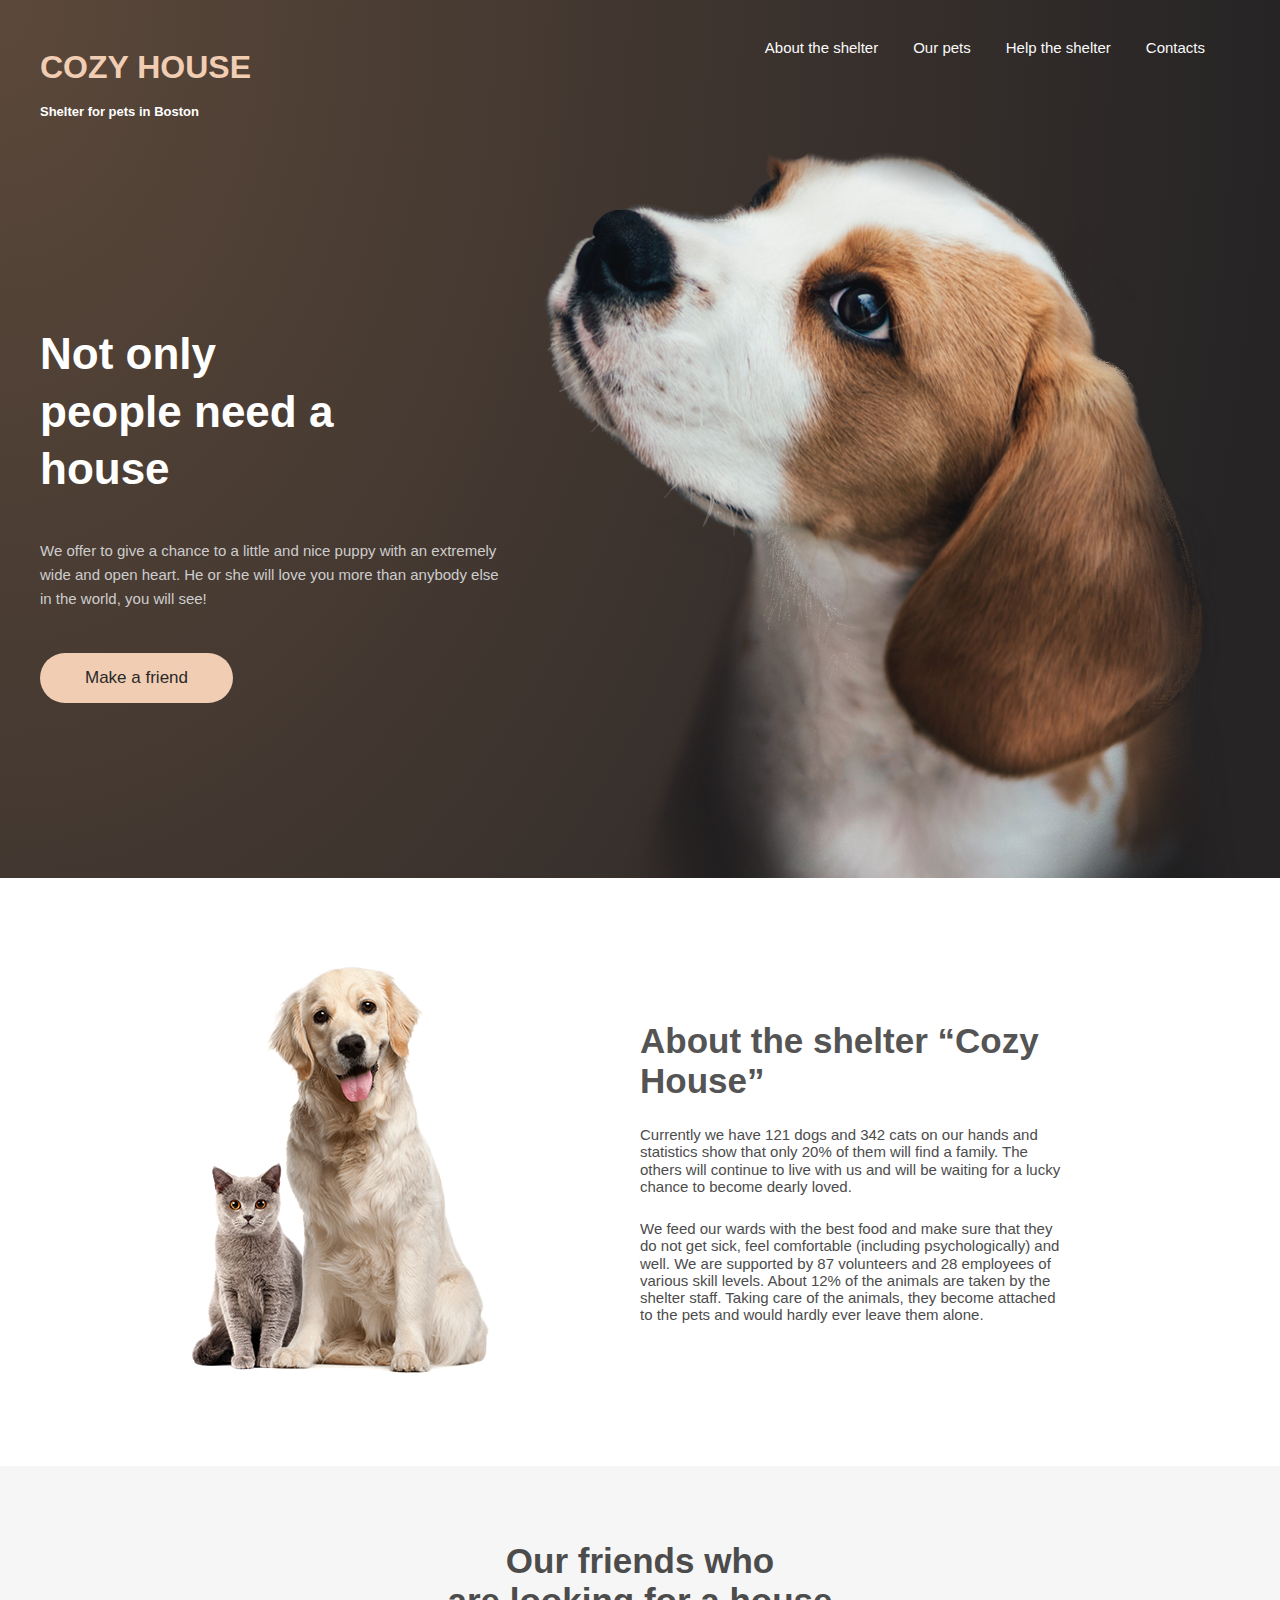
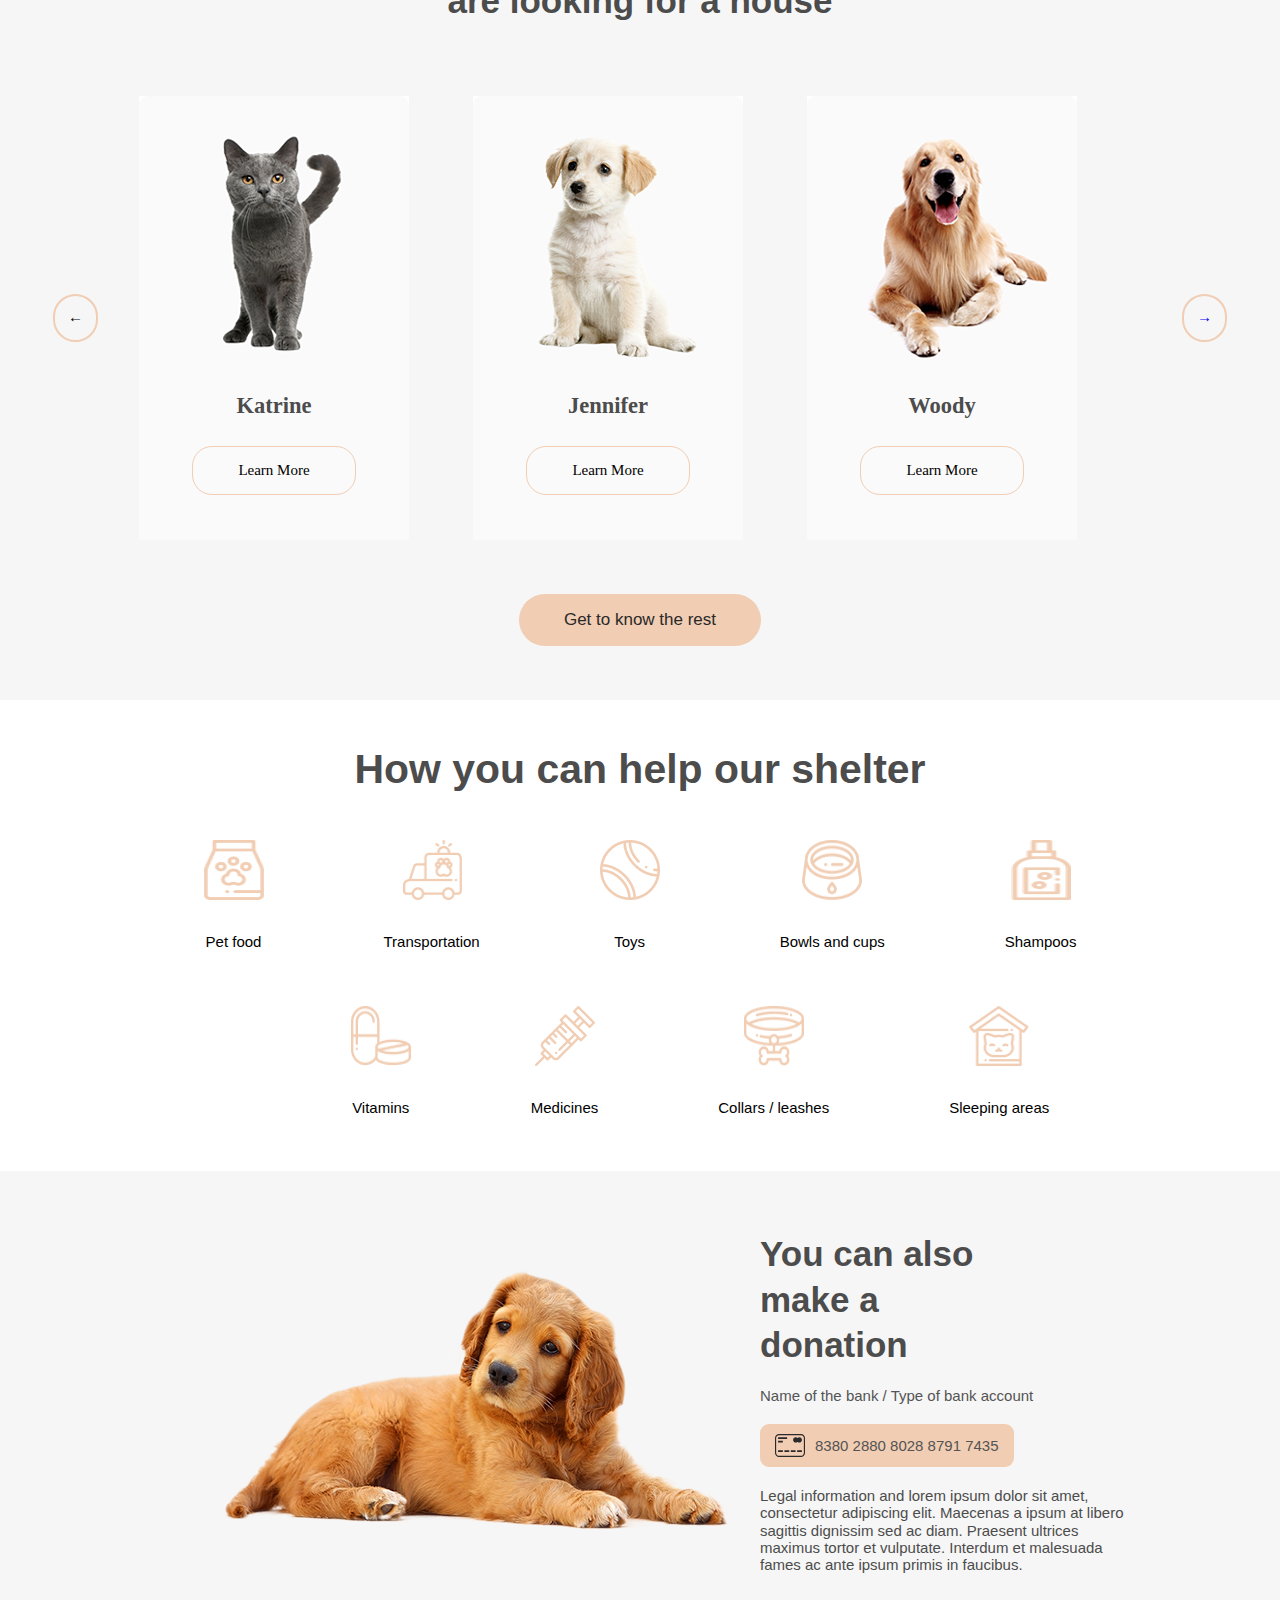
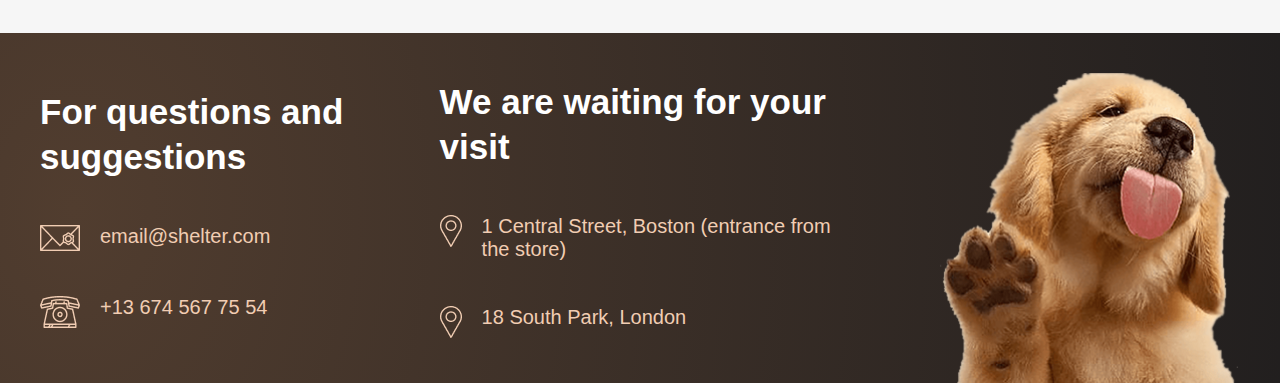
==== commit 561e5ba3: "change repo" ====
--- a/shelter/index.html
+++ b/shelter/index.html
@@ -1,5 +1,6 @@
 <!DOCTYPE html>
 <html lang="en">
+
 <head>
     <meta charset="UTF-8">
     <meta http-equiv="X-UA-Compatible" content="IE=edge">
@@ -11,362 +12,277 @@
     <link rel="stylesheet" href="style/normalize.css">
     <link rel="stylesheet" href="style/style.css">
 </head>
+
 <body>
-<div class="container">
-<!--HEADER CONTAINER START-->
-    <div class="head-container">
-    <div class="head-wrap">
-    <!--NAVIGATION BAR-->
-        <nav class="navigation">  
-            <!--NAVIGATION LEFT-SIDE-->
-            <div class="navigation-logo">
-                <h1 class="title-primary">
-                    <a href="#">COZY HOUSE</a>
-                </h1>
-                <h2 class="title-second">
-                    Shelter for pets in Boston 
-                </h2>
-            </div>
-            <!--MENU RIGHT-SIDE-->
-            <label for="clicker" class="check">☰</label>
-            <input type="checkbox" id="clicker">
-            <ul class="menu-right">
-                <li class="menu-item"><a href="#">About the shelter</a></li>
-                <li class="menu-item"><a href="index2.html">Our pets</a></li>
-                <li class="menu-item"><a href="index2.html">Help the shelter</a></li>
-                <li class="menu-item"><a href="index2.html">Contacts</a></li>
-            </ul>
-        </nav>
-    <!--HEADER -->
-    <header class="head">
-         <!--TITLE AND TEXT LEFT-SIDE-->
-        <div class="head-left">
-            <h2 class="head-left-title">
-                Not only people need a house
-            </h2>
-            <p class="head-left-paragraph">
-                We offer to give a chance to a little and nice puppy with an extremely wide and open heart. He or she will love you more than anybody else in the world, you will see!
-            </p>
-            <button class="head-btn">
-                <a href="#">
-                    Make a friend
-                </a>
-            </button>
-            
-        </div>
-         <!--PHOTO DOG RIGHT -->
-        <div class="head-right">
-            <div class="head-right-dog">
-                <img class="head-right-dog-img" src="img/puppy.png" alt="">
-            </div>
-        </div>
-    </header>
-    </div>
-    </div>
-<!--HEADER CONTAINER END-->
-<!--BODY WRAPPER INFO START-->
-<div class="about-wrapper-content">
-    <div class="wrapper-content">
-        <div class="wrapper-content-left">
-            <div class="wrapper-img">
-                <img src="img/about-pets.png" alt="about-pets" class="wrapper-img-about">
-            </div>
-        </div>
-        <div class="wrapper-content-right">
-            <div class="wrapper-content-info">
-                <h3 class="wrapper-content-info-title">
-                    About the shelter “Cozy House”
-                </h3>
-                <p class="wrapper-content-info-paragraph">
-                    Currently we have 121 dogs and 342 cats on our hands and statistics show that only 20% of them will find a family. The others will continue to live with us and will be waiting for a lucky chance to become dearly loved.
-                </p>
-                <p class="wrapper-content-info-paragraph-two">
-                    We feed our wards with the best food and make sure that they do not get sick, feel comfortable (including psychologically) and well. We are supported by 87 volunteers and 28 employees of various skill levels. About 12% of the animals are taken by the shelter staff. Taking care of the animals, they become attached to the pets and would hardly ever leave them alone.
-                </p>
-            </div>
-            
-        </div>
-    </div>
-
-</div>
-<!--BODY WRAPPER INFO END-->
-<!--START PART TWO BODY WRAPPER LOOK FRIENDS-->
-<div id="part-two-wrapper-container" class="part-two-wrapper-container">
-<!-- MODAL -->
-<div class="modal" id="modal">
-    
-    <div class="modal-bg">
-
-<!---------------------------------------- MODAL - ITEM------------------------------------------------------ -->
-        <div class="modal-item">
-            <a href="#part-two-wrapper-container">x</a>
-<!---------------------------------------- MODAL - LEFT------------------------------------------------------ -->
-            <div class="modal-left">
-                <div class="modal-img">
-                    <img src="IMG/cat-item.png" alt="">
-                </div>
-            </div>
-
-<!---------------------------------------- MODAL - RIGHT------------------------------------------------------ -->
-            <div class="modal-right">
-                <h2>Katrine</h2>
-                <h3>Cat - British Shorthair</h3>
-                <p>Katrine is a beautiful girl. She is as soft as the finest velvet with a thick lush fur. Will love you until the last breath she takes as long as you are the one. She is picky about her affection. She loves cuddles and to stretch into your hands for a deeper relaxations.</p>
-                <ul class="modal-right-ul">
-                    <li class="modal-right-li"><b>Inoculations: </b><span>none</span></li>
-                    <li class="modal-right-li"><b>Age: </b><span>2 months</span></li>
-                    <li class="modal-right-li"><b>Diseases: </b><span>none</span></li>
-                    <li class="modal-right-li"><b>Parasites: </b><span> none</span></li>
-                </ul>
-            </div>
-
-        </div>
-    </div>
-</div>
-<!-- MODAL - END  -->
-
-<!-- MODAL - TWO  -->
-<div class="modal-two" id="modal-two">
-    
-    <div class="modal-bg">
-
-<!---------------------------------------- MODAL -TWO ITEM------------------------------------------------------ -->
-        <div class="modal-item">
-            <a href="#part-two-wrapper-container">x</a>
-<!---------------------------------------- MODAL - TWO LEFT------------------------------------------------------ -->
-            <div class="modal-left">
-                <div class="modal-img">
-                    <img src="img/puppy-item.png" alt="">
-                </div>
-            </div>
-
-<!---------------------------------------- MODAL - TWO RIGHT------------------------------------------------------ -->
-            <div class="modal-right">
-                <h2>Jennifer</h2>
-                <h3>Dog - Labrador</h3>
-                <p>Jennifer is a sweet 2 months old Labrador that is patiently waiting to find a new forever home. This girl really enjoys being able to go outside to run and play, but won't hesitate to play up a storm in the house if she has all of her favorite toys.</p>
-                <ul class="modal-right-ul">
-                    <li class="modal-rihgt-li"><b>Age: </b><span>2 months</span></li>
-                    <li class="modal-rihgt-li"><b>Inoculations: </b><span>none</span></li>
-                    <li class="modal-rihgt-li"><b>Diseases: </b><span>none</span></li>
-                    <li class="modal-rihgt-li"><b>Parasites: </b><span> none</span></li>
-                </ul>
-            </div>
-
-        </div>
-    </div>
-</div>
-<!-- MODAL - TWO  END-->
-
-<!-- MODAL - THREE  -->
-<div class="modal-three" id="modal-three">
-    
-    <div class="modal-bg">
-
-<!---------------------------------------- MODAL -THREE ITEM------------------------------------------------------ -->
-        <div class="modal-item">
-            <a href="#part-two-wrapper-container">x</a>
-<!---------------------------------------- MODAL - THREE LEFT------------------------------------------------------ -->
-            <div class="modal-left">
-                <div class="modal-img">
-                    <img src="img/dog-item.png" alt="">
-                </div>
-            </div>
-
-<!---------------------------------------- MODAL - THREE RIGHT------------------------------------------------------ -->
-            <div class="modal-right">
-                <h2>Woody</h2>
-                <h3>Dog - Golden Retriever</h3>
-                <p>Woody is a handsome 3 1/2 year old boy. Woody does know basic commands and is a smart pup. Since he is on the stronger side, he will learn a lot from your training. Woody will be happier when he finds a new family that can spend a lot of time with him.</p>
-                <ul class="modal-right-ul">
-                    <li class="modal-rihgt-li"><b>Age: </b><span>2 months</span></li>
-                    <li class="modal-rihgt-li"><b>Inoculations: </b><span>none</span></li>
-                    <li class="modal-rihgt-li"><b>Diseases: </b><span>none</span></li>
-                    <li class="modal-rihgt-li"><b>Parasites: </b><span> none</span></li>
-                </ul>
-            </div>
-
-        </div>
-    </div>
-</div>
-<!-- MODAL - THREE  END-->
-
-
-
-
-
-
-
-
-
-    <div class="part-two-wrapper">
-        <div class="part-two-wrapper-top">
-            <h3 class="part-two-wrapper-top-title">
-                Our friends who<br/> are looking for a house
-            </h3>
-        </div>
-<!--  CENTER START -->
-        <div class="part-two-wrapper-center">
-            <div class="part-two-wrapper-center-arrow-left">
-                <button class="part-two-wrapper-center-arrow-left-btn">
-                    <a href="#">←</a>
-                </button>
-            </div>
-<!-- ITEMS START-->
-            <div class="part-two-wrapper-center-item-block">
-                <!-- ITEMS CARD START -->
-                <!-- ITEMS CARD ONE -->
-                <div class="item-card item-card-one">
+    <div class="container">
+        <!--HEADER CONTAINER START-->
+        <div class="head-container">
+            <div class="head-wrap">
+                <!--NAVIGATION BAR-->
+                <nav class="navigation">
+                    <!--NAVIGATION LEFT-SIDE-->
+                    <div class="navigation-logo">
+                        <h1 class="title-primary">
+                            <a href="#">COZY HOUSE</a>
+                        </h1>
+                        <h2 class="title-second">
+                            Shelter for pets in Boston
+                        </h2>
+                    </div>
+                    <!--MENU RIGHT-SIDE-->
+                    <label for="clicker" class="check">☰</label>
+                    <input type="checkbox" id="clicker">
+                    <ul class="menu-right">
+                        <li class="menu-item"><a href="#">About the shelter</a></li>
+                        <li class="menu-item"><a href="index2.html">Our pets</a></li>
+                        <li class="menu-item"><a href="index2.html">Help the shelter</a></li>
+                        <li class="menu-item"><a href="index2.html">Contacts</a></li>
+                    </ul>
+                </nav>
+                <!--HEADER -->
+                <header class="head">
+                    <!--TITLE AND TEXT LEFT-SIDE-->
+                    <div class="head-left">
+                        <h2 class="head-left-title">
+                            Not only people need a house
+                        </h2>
+                        <p class="head-left-paragraph">
+                            We offer to give a chance to a little and nice puppy with an extremely wide and open heart.
+                            He or she will love you more than anybody else in the world, you will see!
+                        </p>
+                        <button class="head-btn">
+                            <a href="#">
+                                Make a friend
+                            </a>
+                        </button>
+
+                    </div>
+                    <!--PHOTO DOG RIGHT -->
+                    <div class="head-right">
+                        <div class="head-right-dog">
+                            <img class="head-right-dog-img" src="img/puppy.png" alt="">
+                        </div>
+                    </div>
+                </header>
+            </div>
+        </div>
+        <!--HEADER CONTAINER END-->
+        <!--BODY WRAPPER INFO START-->
+        <div class="about-wrapper-content">
+            <div class="wrapper-content">
+                <div class="wrapper-content-left">
+                    <div class="wrapper-img">
+                        <img src="img/about-pets.png" alt="about-pets" class="wrapper-img-about">
+                    </div>
+                </div>
+                <div class="wrapper-content-right">
+                    <div class="wrapper-content-info">
+                        <h3 class="wrapper-content-info-title">
+                            About the shelter “Cozy House”
+                        </h3>
+                        <p class="wrapper-content-info-paragraph">
+                            Currently we have 121 dogs and 342 cats on our hands and statistics show that only 20% of
+                            them will find a family. The others will continue to live with us and will be waiting for a
+                            lucky chance to become dearly loved.
+                        </p>
+                        <p class="wrapper-content-info-paragraph-two">
+                            We feed our wards with the best food and make sure that they do not get sick, feel
+                            comfortable (including psychologically) and well. We are supported by 87 volunteers and 28
+                            employees of various skill levels. About 12% of the animals are taken by the shelter staff.
+                            Taking care of the animals, they become attached to the pets and would hardly ever leave
+                            them alone.
+                        </p>
+                    </div>
+
+                </div>
+            </div>
+
+        </div>
+        <!--BODY WRAPPER INFO END-->
+        <!--START PART TWO BODY WRAPPER LOOK FRIENDS-->
+        <div id="part-two-wrapper-container" class="part-two-wrapper-container">
+
+
+            <div class="part-two-wrapper">
+
+                <div class="part-two-wrapper-top">
+                    <h3 class="part-two-wrapper-top-title">
+                        Our friends who<br /> are looking for a house
+                    </h3>
+                </div>
+                <!--  CENTER START -->
+                <div class="part-two-wrapper-center">
+                    <div class="modal"></div>
+                    <div class="part-two-wrapper-center-arrow-left">
+                        <button class="part-two-wrapper-center-arrow-left-btn">
+                            ←
+                        </button>
+                    </div>
+                    <!-- ITEMS START-->
+                    <div class="center-gallery-wrapper">
+
+                        <div class="center-gallery-block-main">
+
+                        </div>
+                    </div>
+                    <!-- <div class="part-two-wrapper-center-item-block"> -->
+                    <!-- ITEMS CARD START -->
+                    <!-- ITEMS CARD ONE -->
+                    <!-- <div class="item-card item-card-one">
                     <img src="img/cat-item.png" alt="">
                     <p>Katrine</p>
                     <button><a href="#modal">Learn more</a></button>
-                </div>
-                <!-- ITEMS CARD TWO -->
-                <div class="item-card item-card-two">
+                </div> -->
+                    <!-- ITEMS CARD TWO -->
+                    <!-- <div class="item-card item-card-two">
                     <img src="img/puppy-item.png" alt="">
                     <p>Jennifer</p>
                     <button><a href="#modal-two">Learn more</a></button>
-                </div>
-                <!-- ITEMS CARD THREE -->
-                <div class="item-card item-card-three">
+                </div> -->
+                    <!-- ITEMS CARD THREE -->
+                    <!-- <div class="item-card item-card-three">
                     <img src="img/dog-item.png" alt="">
                     <p>Woody</p>
                     <button><a href="#modal-three">Learn more</a></button>
-                </div>
-                <!-- ITEMS CARD END -->
-            </div>
-<!-- ITEMS END-->
-            <div class="part-two-wrapper-center-arrow-right">
-                <button class="part-two-wrapper-center-arrow-right-btn"><a href="#">→</a></button>
-            </div>
-
-
-
-        </div>
-
-<!--  CENTER END -->
-        <div class="part-two-wrapper-bottom">
-            <div class="part-two-wrapper-bottom-button">
-            <button><a href="index2.html">Get to know the rest</a></button>
-        </div>
-        <!-- BTN on 320 px -->
-        <div class="part-two-wrapper-center-arrow">
-            <div class="part-two-wrapper-center-arrow-left-clone">
-                <button class="part-two-wrapper-center-arrow-left-clone-btn">
-                    <a href="#">←</a>
-                </button>
-            </div>
-            <div class="part-two-wrapper-center-arrow-right-clone">
-                <button class="part-two-wrapper-center-arrow-right-clone-btn"><a href="#">→</a></button>
-            </div>
-        </div>
-<!-- BTN on 320 px  end-->           
-        </div>
+                </div> -->
+                    <!-- ITEMS CARD END -->
+                    <!-- </div> -->
+                    <!-- ITEMS END-->
+                    <div class="part-two-wrapper-center-arrow-right">
+                        <button class="part-two-wrapper-center-arrow-right-btn"><a href="#">→</a></button>
+                    </div>
+
+
+
+                </div>
+
+                <!--  CENTER END -->
+                <div class="part-two-wrapper-bottom">
+                    <div class="part-two-wrapper-bottom-button">
+                        <button><a href="index2.html">Get to know the rest</a></button>
+                    </div>
+                    <!-- BTN on 320 px -->
+                    <div class="part-two-wrapper-center-arrow">
+                        <div class="part-two-wrapper-center-arrow-left-clone">
+                            <button class="part-two-wrapper-center-arrow-left-clone-btn">
+                                ←
+                            </button>
+                        </div>
+                        <div class="part-two-wrapper-center-arrow-right-clone">
+                            <button class="part-two-wrapper-center-arrow-right-clone-btn">→</button>
+                        </div>
+                    </div>
+                    <!-- BTN on 320 px  end-->
+                </div>
+            </div>
+        </div>
+        <!--END PART TWO BODY WRAPPER LOOK FRIENDS-->
+        <!--START HELP SHELTER CONTAINER-->
+        <div class="help-shelter-container">
+            <!--help-shelter-wrapper-->
+            <div class="help-shelter-wrapper">
+                <!--help-shelter-top start-->
+                <div class="help-shelter-top">
+                    <div class="help-shelter-title">
+                        <h3>How you can help
+                            our shelter</h3>
+                    </div>
+                </div>
+                <!--help-shelter-top end-->
+                <!--help-shelter-bottom start-->
+                <div class="help-shelter-bottom">
+                    <div class="help-shelter-item">
+                        <ul class="shelter-item-icon">
+                            <li class="shelter-item-li"><img src="img/1.png" alt=""><span>Pet food</span></li>
+                            <li class="shelter-item-li"><img src="img/2.png" alt=""><span>Transportation</span></li>
+                            <li class="shelter-item-li"><img src="img/3.png" alt=""><span>Toys</span></li>
+                            <li class="shelter-item-li"><img src="img/4.png" alt=""><span>Bowls and cups</span></li>
+                            <li class="shelter-item-li"><img src="img/5.png" alt=""><span>Shampoos </span></li>
+                            <li class="shelter-item-li"><img src="img/6.png" alt=""><span>Vitamins</span></li>
+                            <li class="shelter-item-li"><img src="img/7.png" alt=""><span>Medicines</span></li>
+                            <li class="shelter-item-li"><img src="img/8.png" alt=""><span>Collars / leashes</span></li>
+                            <li class="shelter-item-li"><img src="img/9.png" alt=""><span>Sleeping areas</span></li>
+                        </ul>
+                    </div>
+                </div>
+                <!--help-shelter-bottom end-->
+            </div>
+        </div>
+        <!--END HELP SHELTER CONTAINER-->
+        <!--START MAKE DONATION-->
+        <div class="make-donation-wrapper-content">
+            <div class="make-donation-wrapper">
+                <div class="make-donation-left">
+                    <div class="make-donation-img">
+                        <img src="img/donation-dog.png" alt="make donation">
+                    </div>
+                </div>
+                <div class="make-donation-right">
+                    <div class="make-donation-right-content">
+                        <h3 class="make-donation-title">
+                            You can also make a donation
+                        </h3>
+                        <p class="make-donation-paragraph">
+                            Name of the bank / Type of bank account
+                        </p>
+                        <button class="make-donation-button"><img src="img/credit-card.svg" alt=""><span>8380 2880 8028
+                                8791 7435</span></button>
+                        <p class="make-donation-paragraph-two">
+                            Legal information and lorem ipsum dolor sit amet, consectetur adipiscing elit. Maecenas a
+                            ipsum at libero sagittis dignissim sed ac diam. Praesent ultrices maximus tortor et
+                            vulputate. Interdum et malesuada fames ac ante ipsum primis in faucibus.
+                        </p>
+                    </div>
+                </div>
+
+            </div>
+        </div>
+        <!--END MAKE DONATION-->
+        <footer class="footer-content">
+            <div class="footer-wrapper">
+                <div class="footer-part-one">
+                    <h3 class="footer-part-one-title">
+                        For questions and suggestions
+                    </h3>
+
+                    <ul class="footer-one-ul">
+                        <li class="footer-part-one-li">
+                            <img src="img/mail.png" alt="e-mail">
+                            <span>email@shelter.com</span>
+                        </li>
+                        <li class="footer-part-one-li">
+                            <img src="img/phone.png" alt="e-mail">
+                            <span>+13 674 567 75 54</span>
+                        </li>
+                    </ul>
+                </div>
+
+                <div class="footer-part-two">
+                    <h3 class="footer-part-two-title">
+                        We are waiting for your visit
+                    </h3>
+
+                    <ul>
+                        <li class="footer-part-two-li">
+                            <img src="img/pin.png" alt="e-mail">
+                            <span>1 Central Street, Boston (entrance from the store)</span>
+                        </li>
+                        <li class="footer-part-two-li">
+                            <img src="img/pin.png" alt="e-mail">
+                            <span>18 South Park, London </span>
+                        </li>
+                    </ul>
+                </div>
+                <div class="footer-part-three">
+                    <div class="footer-part-three-img">
+                        <img src="img/footer-puppy.png" alt="">
+                    </div>
+                </div>
+            </div>
+        </footer>
+
     </div>
-</div>
-<!--END PART TWO BODY WRAPPER LOOK FRIENDS-->
-<!--START HELP SHELTER CONTAINER-->
-<div class="help-shelter-container">
-<!--help-shelter-wrapper-->
-    <div class="help-shelter-wrapper">
-<!--help-shelter-top start-->
-        <div class="help-shelter-top">
-        <div class="help-shelter-title">
-            <h3>How you can help
-                our shelter</h3>
-        </div>
-    </div>                  
-<!--help-shelter-top end-->
-<!--help-shelter-bottom start-->
-        <div class="help-shelter-bottom">
-            <div class="help-shelter-item">
-                <ul class="shelter-item-icon">
-                    <li class="shelter-item-li"><img src="img/1.png" alt=""><span>Pet food</span></li>
-                    <li class="shelter-item-li"><img src="img/2.png" alt=""><span>Transportation</span></li>
-                    <li class="shelter-item-li"><img src="img/3.png" alt=""><span>Toys</span></li>
-                    <li class="shelter-item-li"><img src="img/4.png" alt=""><span>Bowls and cups</span></li>
-                    <li class="shelter-item-li"><img src="img/5.png" alt=""><span>Shampoos </span></li>
-                    <li class="shelter-item-li"><img src="img/6.png" alt=""><span>Vitamins</span></li>
-                    <li class="shelter-item-li"><img src="img/7.png" alt=""><span>Medicines</span></li>
-                    <li class="shelter-item-li"><img src="img/8.png" alt=""><span>Collars / leashes</span></li>
-                    <li class="shelter-item-li"><img src="img/9.png" alt=""><span>Sleeping areas</span></li>
-                </ul>
-            </div>
-        </div>
-<!--help-shelter-bottom end-->
-    </div>
-</div>
-<!--END HELP SHELTER CONTAINER-->
-<!--START MAKE DONATION-->
-<div class="make-donation-wrapper-content">
-    <div class="make-donation-wrapper">
-        <div class="make-donation-left">
-            <div class="make-donation-img">
-                <img src="img/donation-dog.png" alt="make donation">
-            </div>
-        </div>
-        <div class="make-donation-right">
-            <div class="make-donation-right-content">
-            <h3 class="make-donation-title">
-                You can also make a donation
-            </h3>
-            <p class="make-donation-paragraph">
-                Name of the bank / Type of bank account
-            </p>
-            <button class="make-donation-button"><img src="img/credit-card.svg" alt=""><span>8380 2880 8028 8791 7435</span></button>
-            <p class="make-donation-paragraph-two">
-                Legal information and lorem ipsum dolor sit amet, consectetur adipiscing elit. Maecenas a ipsum at libero sagittis dignissim sed ac diam. Praesent ultrices maximus tortor et vulputate. Interdum et malesuada fames ac ante ipsum primis in faucibus.
-            </p>
-        </div>
-        </div>
-
-    </div>
-</div>
-<!--END MAKE DONATION-->
-<footer class="footer-content">
-    <div class="footer-wrapper">
-        <div class="footer-part-one">
-            <h3 class="footer-part-one-title">
-                For questions and suggestions
-            </h3>
-
-            <ul class="footer-one-ul">
-                <li class="footer-part-one-li">
-                    <img src="img/mail.png" alt="e-mail">
-                    <span>email@shelter.com</span>
-                </li>
-                <li class="footer-part-one-li">
-                    <img src="img/phone.png" alt="e-mail">
-                    <span>+13 674 567 75 54</span>
-                </li>
-            </ul>
-        </div>
-
-        <div class="footer-part-two">
-            <h3 class="footer-part-two-title">
-                We are waiting for your visit
-            </h3>
-            
-            <ul>
-                <li class="footer-part-two-li">
-                    <img src="img/pin.png" alt="e-mail">
-                    <span>1 Central Street, Boston (entrance from the store)</span>
-                </li>
-                <li class="footer-part-two-li">
-                    <img src="img/pin.png" alt="e-mail">
-                    <span>18 South Park, London </span>
-                </li>
-            </ul>
-        </div>
-        <div class="footer-part-three">
-            <div class="footer-part-three-img">
-                <img src="img/footer-puppy.png" alt="">
-            </div>
-        </div>
-    </div>
-</footer>
-
-</div>
     <script src="js/script.js"></script>
 </body>
+
 </html>--- a/shelter/style/style.css
+++ b/shelter/style/style.css
@@ -217,125 +217,6 @@
     width: 1280px;
     background-color: #F6F6F6;
 }
-/* ---------------------------------------------------------------------------------------------MODAL START------------------------------------------------------------------------------------*/
-
-
-
-.modal{
-    width: 100%;
-    height: 100%;
-
-}
-.modal-bg{
-    width: 100%;
-    background: rgba(41, 41, 41, 0.6);
-    display: flex;
-    justify-content: center;
-    height: 100%;
-    align-items: center;
-
-}
-.modal-item{
-    position: relative;
-    background: #fff;
-    width: 70%;
-    display: flex;
-    flex-direction: row;
-    align-items: center;
-    border-radius: 20px;
-    height: 500px;
-}
-.modal-item a{
-    position: absolute;
-    top: -10%;
-    right: -5rem;
-    padding: 15px 20px;
-    border: 1px solid #F1CDB3;
-    border-radius: 50px;
-    text-decoration: none;
-    font-size: 16px;;
-    color: #292929;
-    text-align: center;
-}
-.modal-left{
-    width: 50%;
-    height: 100%;
-    display: flex;
-    align-items: center;
-    justify-content: center;
-}
-.modal-img{
-    width: 100%;
-    height: 100%;
-    display: flex;
-    align-items: center;
-    justify-content: center;
-
-}
-.modal-img img{
-    width: 100%;
-    height: 100%;
-}
-.modal-right{
-    width: 50%;
-    display: flex;
-    flex-direction: column;
-    justify-content: space-evenly;
-    height: 400px;
-    font-family: Georgia;
-}
-.modal-right h2{
-    font-size: 35px;
-    font-family: georgia;
-    line-height: 45.5px;
-}
-.modal-right h3{
-    font-size: 20px;
-    line-height: 23px;
-}
-.modal-right p{
-    width: 80%;
-}
-.modal-right li{
-    list-style: none;
-}
-#modal{
-    
-    position: absolute;
-    top: 0;
-    visibility: hidden;
-}
-
-#modal:target{
-    visibility: visible;
-}
-
-#modal-two{
-    position: absolute;
-    top: 0;
-    visibility: hidden;
-    height: 100%;
-}
-
-#modal-two:target{
-    visibility: visible;
-}
-
-#modal-three{
-    position: absolute;
-    top: 0;
-    visibility: hidden;
-    height: 100%;
-}
-
-#modal-three:target{
-    visibility: visible;
-}
-
-
-
-
-/* ---------------------------------------------------------------------------------------------MODAL END------------------------------------------------------------------------------------*/
 
 
 
@@ -365,49 +246,118 @@
     display: flex;
     width: 100%;
     font-family: font-awesome;
+    position: relative;
+    justify-content: space-around;
     
 }
-.part-two-wrapper-center-item-block{
-    display: flex;
-    flex-direction: row;
+/* CENTER GALLERY BLOCK START */
+.center-gallery-wrapper{
+    display: flex;
+    flex-direction: row;
+    overflow: hidden;
+}
+.center-gallery-block{
+    width: 33%;
+    margin-right: 5vw;
+    display: flex;
+    flex-wrap: wrap;
+    flex-direction: column;
+    justify-content: center;
+    align-items: center;
+    background: #FAFAFA;
+   
+}
+.center-gallery-image{
+    display: block;
+}
+.gallery-title{
+    margin-top: 3vh;
+    margin-bottom: 3vh;;
+}
+.gallery-button{
+    padding: 15px 45px;
+    border-radius: 20px;
+    background: #FAFAFA;
+    border: 1px solid #F1CDB3;
+    margin-bottom: 5vh;
+    cursor: pointer;
+}
+.gallery-button a{
+    
+}
+.gallery-button a:hover{
+    background: #F1CDB3;
+}
+.center-gallery-block-main{
+    display: flex;
+    flex-direction: row;
+    position: relative;
     width: 100%;
-    justify-content: space-between;
-}
-.item-card{
+    
+}
+
+.modal{
+    position: absolute;
+    background: rgba(41, 41, 41, 0.6);
+    width: 100%;
+    height: 570px;
+    z-index: 1;
+    display: none;
+    flex-direction: row;
+}
+.modal-wrapper{
+    position: relative;
+    display: flex;
+    max-width: 60vw;
+    max-height: 80vh;
+    background: #FAFAFA;
+    border-radius: 9px;
+
+}
+.modal-left{
+    max-width: 25%;
+}
+.modal-left img{
+    border-radius: 9px;
+}
+.modal-right{
+    max-width: 60%;
+    margin-left: 15%;
     display: flex;
     flex-direction: column;
-    align-items: center;
-    border-color: #FAFAFA;
-    width: 30%;
-}
-
-
-
-.item-card>p{
-    margin-bottom: 30px;
-    font-size: 20px;
-}
-.item-card>img{
-    margin-bottom: 30px;
-}
-
-.item-card>button{
-    padding: 15px 45px;
-    border: 2px solid #F1CDB3;
-    border-radius: 100px;
-    line-height: 22.1px;
-    background-color: #FAFAFA;
-}
-.item-card a{
-    color: #292929;
-    text-decoration: none;
-    font-size: 17px;
-}
-.item-card button:hover{
-    background: #FDDCC4;
+    align-items: flex-start;
+    justify-content: space-evenly;
+}
+.modal-list-li{
+    list-style-type: none;
+}
+
+.modal-list-li::before{
+    color: #F1CDB3; 
+    content: "•";
+
+}
+.modal-close-button{
+    position: absolute;
+    right: -40px;
+    top: -40px;
+    z-index: 3;
+    padding: 15px;
+    border-radius: 50% 50% 50% 50%;
+    background: #fff;
     cursor: pointer;
 }
 
+
+.active{
+    display: flex;
+}
+.none{
+    display: none;
+}
+
+
+/* CENTER GALLERY BLOCK END */
 .part-two-wrapper-center-arrow-left{
     width: 5%;
     align-items: center;
